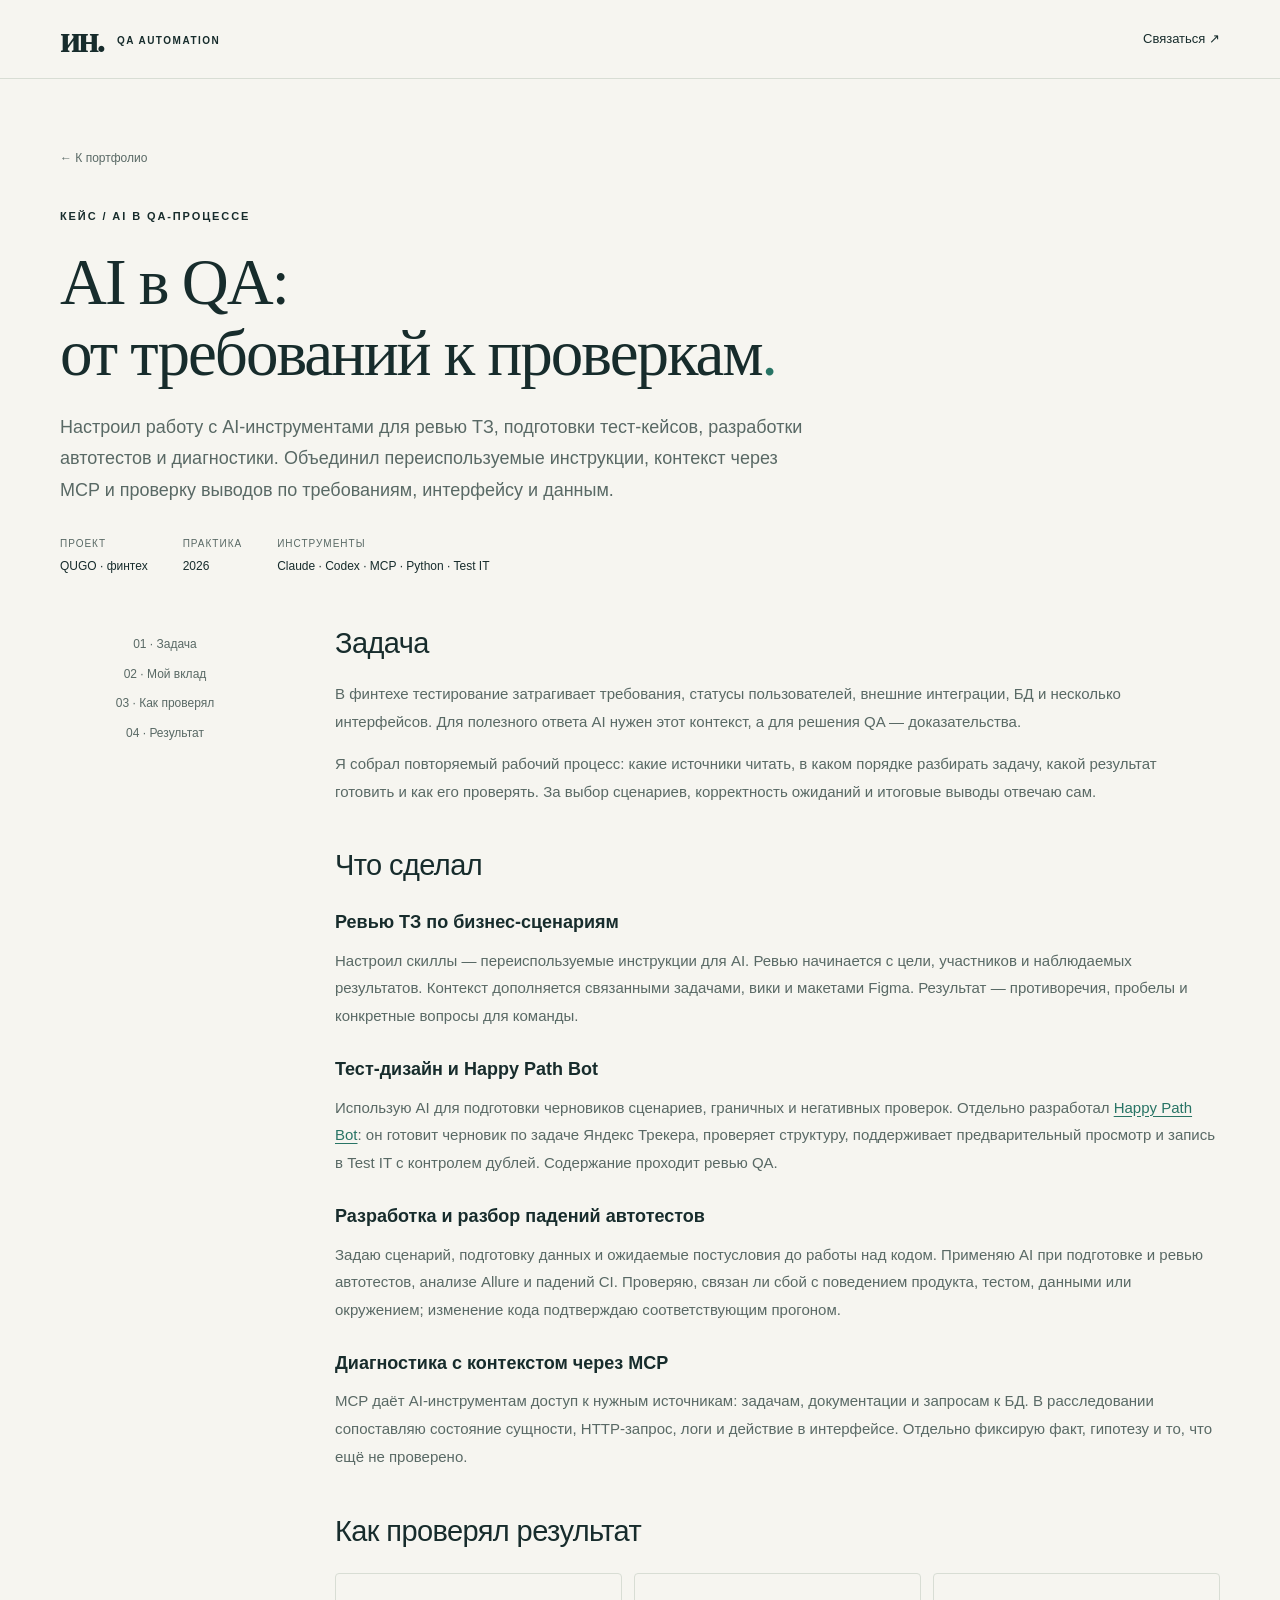
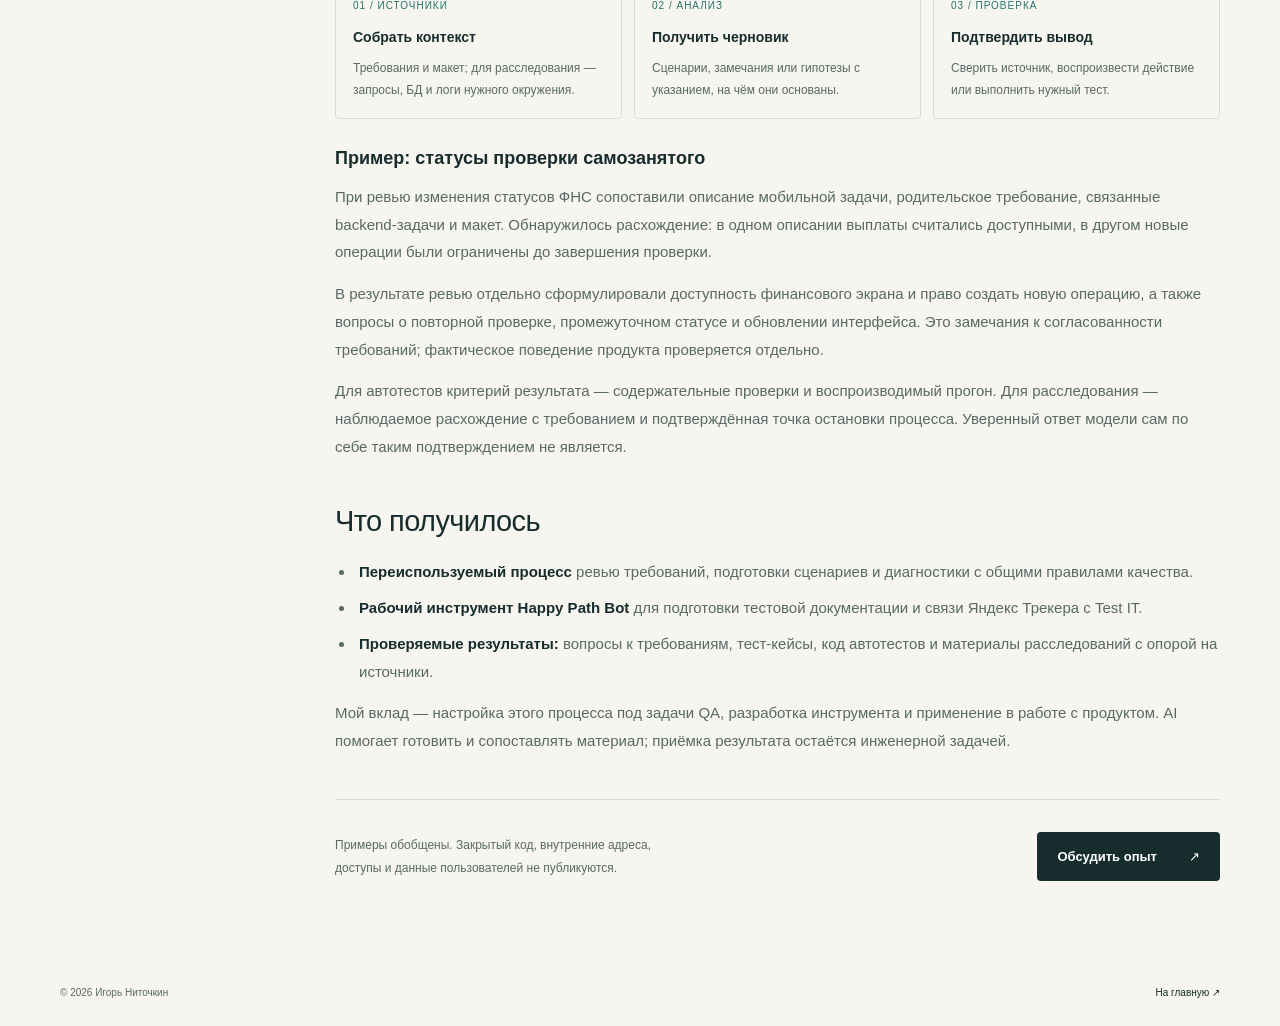
==== cases/ai-in-qa.html @ 6f842968 "Дополнил кейсы автоматизации и применения AI в QA" ====
<!doctype html>
<html lang="ru">
<head>
  <meta charset="utf-8"><meta name="viewport" content="width=device-width, initial-scale=1">
  <meta name="description" content="Игорь Ниточкин: AI в QA-цикле. Переиспользуемые инструкции для ревью ТЗ, тест-дизайна, автотестов и диагностики с контекстом через MCP. Проверка выводов по источникам.">
  <meta name="theme-color" content="#f6f5f0">
  <meta property="og:title" content="AI в QA: от требований к проверкам · Игорь Ниточкин">
  <meta property="og:description" content="Ревью требований, Happy Path Bot, помощь с автотестами и диагностика по БД, логам и результатам CI.">
  <meta property="og:type" content="article">
  <link rel="canonical" href="https://igornitqa.github.io/cases/ai-in-qa.html">
  <link rel="icon" href="../mark.svg" type="image/svg+xml">
  <link rel="stylesheet" href="../styles.css"><script src="../script.js" defer></script>
  <title>AI в QA: от требований к проверкам · Игорь Ниточкин</title>
</head>
<body class="case-page">
  <a class="skip-link" href="#main">К содержимому</a>
  <header class="site-header"><div class="wrap header-inner"><a class="brand" href="../index.html" aria-label="Игорь Ниточкин, на главную"><span class="brand-mark">ин.</span><span>QA AUTOMATION</span></a><a class="case-back" href="../index.html#contact">Связаться ↗</a></div></header>
  <main id="main" class="wrap">
    <section class="case-hero" aria-labelledby="case-title">
      <a class="breadcrumb" href="../index.html#case">← К портфолио</a>
      <p class="eyebrow">КЕЙС / AI В QA-ПРОЦЕССЕ</p>
      <h1 id="case-title">AI в QA:<br>от требований к проверкам<span class="name-dot">.</span></h1>
      <p class="case-lead">Настроил работу с AI-инструментами для ревью ТЗ, подготовки тест-кейсов, разработки автотестов и диагностики. Объединил переиспользуемые инструкции, контекст через MCP и проверку выводов по требованиям, интерфейсу и данным.</p>
      <div class="case-meta"><div><span>ПРОЕКТ</span>QUGO · финтех</div><div><span>ПРАКТИКА</span>2026</div><div><span>ИНСТРУМЕНТЫ</span>Claude · Codex · MCP · Python · Test IT</div></div>
    </section>
    <div class="article-layout">
      <nav class="article-toc" aria-label="Содержание кейса"><a href="#context">01 · Задача</a><a href="#contribution">02 · Мой вклад</a><a href="#checks">03 · Как проверял</a><a href="#result">04 · Результат</a></nav>
      <article class="case-article">
        <section id="context"><h2>Задача</h2><p>В финтехе тестирование затрагивает требования, статусы пользователей, внешние интеграции, БД и несколько интерфейсов. Для полезного ответа AI нужен этот контекст, а для решения QA — доказательства.</p><p>Я собрал повторяемый рабочий процесс: какие источники читать, в каком порядке разбирать задачу, какой результат готовить и как его проверять. За выбор сценариев, корректность ожиданий и итоговые выводы отвечаю сам.</p></section>
        <section id="contribution"><h2>Что сделал</h2>
          <h3>Ревью ТЗ по бизнес-сценариям</h3><p>Настроил скиллы — переиспользуемые инструкции для AI. Ревью начинается с цели, участников и наблюдаемых результатов. Контекст дополняется связанными задачами, вики и макетами Figma. Результат — противоречия, пробелы и конкретные вопросы для команды.</p>
          <h3>Тест-дизайн и Happy Path Bot</h3><p>Использую AI для подготовки черновиков сценариев, граничных и негативных проверок. Отдельно разработал <a class="inline-link" href="happy-path-bot.html">Happy Path Bot</a>: он готовит черновик по задаче Яндекс Трекера, проверяет структуру, поддерживает предварительный просмотр и запись в Test IT с контролем дублей. Содержание проходит ревью QA.</p>
          <h3>Разработка и разбор падений автотестов</h3><p>Задаю сценарий, подготовку данных и ожидаемые постусловия до работы над кодом. Применяю AI при подготовке и ревью автотестов, анализе Allure и падений CI. Проверяю, связан ли сбой с поведением продукта, тестом, данными или окружением; изменение кода подтверждаю соответствующим прогоном.</p>
          <h3>Диагностика с контекстом через MCP</h3><p>MCP даёт AI-инструментам доступ к нужным источникам: задачам, документации и запросам к БД. В расследовании сопоставляю состояние сущности, HTTP-запрос, логи и действие в интерфейсе. Отдельно фиксирую факт, гипотезу и то, что ещё не проверено.</p>
        </section>
        <section id="checks"><h2>Как проверял результат</h2>
          <div class="test-flow" aria-label="Источники, анализ и проверка"><div><small>01 / ИСТОЧНИКИ</small><strong>Собрать контекст</strong><p>Требования и макет; для расследования — запросы, БД и логи нужного окружения.</p></div><div><small>02 / АНАЛИЗ</small><strong>Получить черновик</strong><p>Сценарии, замечания или гипотезы с указанием, на чём они основаны.</p></div><div><small>03 / ПРОВЕРКА</small><strong>Подтвердить вывод</strong><p>Сверить источник, воспроизвести действие или выполнить нужный тест.</p></div></div>
          <h3>Пример: статусы проверки самозанятого</h3><p>При ревью изменения статусов ФНС сопоставили описание мобильной задачи, родительское требование, связанные backend-задачи и макет. Обнаружилось расхождение: в одном описании выплаты считались доступными, в другом новые операции были ограничены до завершения проверки.</p><p>В результате ревью отдельно сформулировали доступность финансового экрана и право создать новую операцию, а также вопросы о повторной проверке, промежуточном статусе и обновлении интерфейса. Это замечания к согласованности требований; фактическое поведение продукта проверяется отдельно.</p>
          <p>Для автотестов критерий результата — содержательные проверки и воспроизводимый прогон. Для расследования — наблюдаемое расхождение с требованием и подтверждённая точка остановки процесса. Уверенный ответ модели сам по себе таким подтверждением не является.</p>
        </section>
        <section id="result"><h2>Что получилось</h2><ul><li><strong>Переиспользуемый процесс</strong> ревью требований, подготовки сценариев и диагностики с общими правилами качества.</li><li><strong>Рабочий инструмент Happy Path Bot</strong> для подготовки тестовой документации и связи Яндекс Трекера с Test IT.</li><li><strong>Проверяемые результаты:</strong> вопросы к требованиям, тест-кейсы, код автотестов и материалы расследований с опорой на источники.</li></ul><p>Мой вклад — настройка этого процесса под задачи QA, разработка инструмента и применение в работе с продуктом. AI помогает готовить и сопоставлять материал; приёмка результата остаётся инженерной задачей.</p></section>
        <div class="case-end"><p>Примеры обобщены. Закрытый код, внутренние адреса, доступы и данные пользователей не публикуются.</p><a class="button" href="../index.html#contact">Обсудить опыт <span aria-hidden="true">↗</span></a></div>
      </article>
    </div>
  </main>
  <footer class="site-footer wrap"><p>© <span data-year>2026</span> Игорь Ниточкин</p><a href="../index.html">На главную ↗</a></footer>
</body>
</html>
---- styles.css ----
:root{--paper:#f6f5f0;--ink:#172c2c;--muted:#596965;--line:#d8ddd4;--accent:#287465;--mint:#b4e0bf;--soft:#e8ece3}
*{box-sizing:border-box}
html{scroll-behavior:smooth;scroll-padding-top:110px}
body{margin:0;background:var(--paper);color:var(--ink);font-family:"Segoe UI",Arial,sans-serif;font-size:16px;line-height:1.65;-webkit-font-smoothing:antialiased}
h1,h2,h3,p,figure,dl,dd{margin:0}
a{color:inherit;text-decoration:none}
button{font:inherit;color:inherit}
button,a{-webkit-tap-highlight-color:transparent}
a:focus-visible,button:focus-visible{outline:3px solid var(--accent);outline-offset:6px}
img{max-width:100%;display:block}
::selection{background:var(--mint);color:var(--ink)}
.wrap{width:min(1160px,calc(100% - 96px));margin-inline:auto}
.visually-hidden{position:absolute;width:1px;height:1px;padding:0;margin:-1px;overflow:hidden;clip:rect(0,0,0,0);white-space:nowrap;border:0}
.skip-link{position:fixed;top:-100px;left:20px;padding:10px 20px;background:var(--ink);color:white;z-index:100}
.skip-link:focus{top:12px}
.site-header{position:sticky;top:0;background:rgba(246,245,240,.96);border-bottom:1px solid var(--line);z-index:20}
.header-inner{height:84px;display:flex;align-items:center;justify-content:space-between;gap:24px}
.brand{display:flex;align-items:center;gap:14px;flex-shrink:0}
.brand-mark{font-family:Georgia,serif;font-weight:bold;font-size:37px;letter-spacing:-3px;line-height:1}
.brand>span:last-child{font-size:10px;letter-spacing:1.5px;font-weight:650;padding-top:5px}
nav{display:flex;align-items:center;gap:27px;font-size:13px}
nav a:hover,.text-link:hover,.contact-secondary a:hover{color:var(--accent)}
nav .nav-download{border:1px solid var(--ink);border-radius:4px;padding:9px 14px;margin-left:8px}
.menu-toggle{display:none}
.menu-toggle[aria-expanded="true"] span{transform:rotate(45deg)}
.eyebrow{font-size:11px;font-weight:650;letter-spacing:1.9px;display:flex;align-items:center;gap:10px}
.status-dot{width:7px;height:7px;border-radius:50%;background:var(--accent);box-shadow:0 0 0 4px #dce9dc;flex-shrink:0}
.hero{display:grid;grid-template-columns:1.3fr .85fr;gap:70px;align-items:center;padding-block:75px 70px}
.hero h1{font-family:Georgia,"Times New Roman",serif;font-size:clamp(75px,7.5vw,106px);font-weight:400;line-height:.96;letter-spacing:-4.5px;margin:30px 0 24px}
.name-dot{color:var(--accent)}
.hero-statement{font-size:26px;line-height:1.25;font-weight:550;letter-spacing:-.5px}
.hero-description{font-size:15px;line-height:1.8;color:var(--muted);max-width:450px;margin-top:18px}
.hero-actions{display:flex;align-items:center;gap:28px;margin-top:30px;font-size:13px}
.button{display:inline-flex;align-items:center;justify-content:space-between;gap:32px;background:var(--ink);color:white;padding:14px 20px;border-radius:4px;font-size:13px;font-weight:550;transition:background .18s}
.button:hover{background:var(--accent)}
.text-link{font-weight:550}
.text-link span{margin-left:8px}
.hero-portrait{width:100%;max-width:345px;margin-left:auto;padding-top:8px}
.portrait-frame{position:relative;background:#d5dacb;border-top-left-radius:115px;border-top-right-radius:5px;border-bottom-left-radius:5px;border-bottom-right-radius:5px;overflow:hidden}
.portrait-frame img{width:100%;height:452px;object-fit:cover;object-position:center}
.portrait-tag{position:absolute;left:18px;bottom:18px;background:var(--paper);padding:8px 12px;border-radius:3px;font-size:11px;letter-spacing:.4px}
.hero-portrait figcaption{display:flex;justify-content:space-between;gap:12px;color:var(--muted);font-size:11px;margin-top:14px}
.facts{display:grid;grid-template-columns:repeat(3,1fr);border-top:1px solid var(--line);border-bottom:1px solid var(--line);padding-block:28px}
.facts>div{padding-inline:30px;border-left:1px solid var(--line)}
.facts>div:first-child{border:0;padding-left:0}
.facts strong{font-size:32px;letter-spacing:-.8px;line-height:1.15;font-weight:500}
.facts strong span{font-size:13px;letter-spacing:0;font-weight:400}
.facts p{font-size:12px;color:var(--muted);margin-top:8px}
.section{padding-block:100px}
.section-heading{display:grid;grid-template-columns:1fr 2fr;gap:45px;align-items:start;margin-bottom:50px}
.section-heading .eyebrow{padding-top:10px}
h2{font-size:43px;line-height:1.16;letter-spacing:-1.5px;font-weight:500}
.experience-layout{display:grid;grid-template-columns:1fr 2fr;gap:45px}
.company h3{font-size:39px;letter-spacing:-1.4px;font-weight:600}
.company .role{font-size:18px;font-weight:550;margin:8px 0 5px}
.company>p{font-size:12px;color:var(--muted)}
.company .company-description{font-size:14px;max-width:275px;margin:22px 0 24px;line-height:1.75}
.small-label{font-size:10px;letter-spacing:1.25px}
.achievement-list article{display:flex;gap:24px;border-top:1px solid var(--line);padding:22px 0}
.achievement-list article:first-child{padding-top:0;border-top:0}
.achievement-list article:last-child{padding-bottom:0}
.item-number{font-size:11px;color:var(--accent);padding-top:4px}
.achievement-list h3{font-size:19px;font-weight:550;margin-bottom:8px}
.achievement-list p{font-size:14px;color:var(--muted);max-width:610px}
.achievement-list p+p{margin-top:12px}
.case-section{padding-block:58px 66px;background:var(--ink);color:var(--paper)}
.section-topline{display:flex;justify-content:space-between;gap:20px;align-items:center;padding-bottom:34px;border-bottom:1px solid #49615c}
.case-card{display:grid;grid-template-columns:1.35fr 1fr;gap:62px;padding-top:43px}
.tags{display:flex;gap:8px;flex-wrap:wrap;margin-bottom:26px}
.tags span{border:1px solid #536b63;border-radius:3px;padding:3px 10px;font-size:10px}
.case-copy h3{font-size:36px;line-height:1.25;letter-spacing:-1px;font-weight:500}
.case-card+.case-card{margin-top:44px;border-top:1px solid #49615c}
.bot-steps{list-style:none;padding:0;margin:24px 0 0;display:grid;gap:21px}
.bot-steps li{display:flex;gap:16px;align-items:flex-start}
.bot-steps li>span{color:var(--mint);font-size:11px;border:1px solid #536b63;border-radius:50%;width:30px;height:30px;display:grid;place-items:center;flex-shrink:0}
.bot-steps strong{display:block;font-size:17px;font-weight:500;line-height:1.4}
.bot-steps small{display:block;font-size:11px;line-height:1.6;color:#c0cbc4;margin-top:4px}
.case-copy>p{color:#c0cbc4;font-size:14px;max-width:420px;margin:22px 0 26px}
.case-open{font-size:13px;font-weight:550;display:flex;justify-content:space-between;align-items:center;border-top:1px solid #49615c;padding-top:18px;max-width:420px}
.case-open>span{font-size:24px;transition:transform .18s}
.case-card:hover .case-open>span{transform:translate(3px,-3px)}
.case-visual{border-left:1px solid #49615c;align-self:center;padding:10px 0 12px 42px}
.case-visual>.small-label{color:#c0cbc4}
.case-numbers{display:flex;gap:16px;align-items:center;font-family:Georgia,serif;font-size:90px;line-height:1.2;margin-block:20px}
.case-numbers>span:first-child{color:#899c93}
.case-numbers .metric-arrow{font-family:"Segoe UI",sans-serif;font-size:30px;color:#899c93}
.case-numbers strong{font-weight:400;color:var(--mint)}
.coverage-bar{height:26px;display:flex;gap:4px;margin:12px 0 20px}
.coverage-bar>span:first-child{width:39.4%;background:#526b5f;border-radius:2px}
.coverage-bar>span:last-child{flex:1;background:var(--mint);border-radius:2px}
.bar-legend{display:flex;flex-direction:column;gap:8px;font-size:11px;color:#dce4dd}
.bar-legend span{display:flex;gap:9px;align-items:center}
.bar-legend i{width:8px;height:8px;border-radius:1px}
.legend-old{background:#526b5f}.legend-new{background:var(--mint)}
.metric-note{font-size:11px;line-height:1.6;color:#b8c7bc;margin-top:20px}
.approach-grid{display:grid;grid-template-columns:repeat(3,1fr);gap:34px}
.approach-grid article{border-top:1px solid var(--line);padding-top:22px}
.approach-index{font-size:11px;color:var(--accent)}
.approach-grid h3{font-size:21px;font-weight:500;letter-spacing:-.3px;margin:20px 0 13px}
.approach-grid p{font-size:14px;color:var(--muted)}
.stack-section{display:grid;grid-template-columns:1fr 2fr;gap:45px;margin-top:75px}
.stack-section>h3{font-size:16px;font-weight:550;padding-top:19px}
.stack-list>div{display:grid;grid-template-columns:150px 1fr;gap:20px;border-top:1px solid var(--line);padding:18px 0}
.stack-list dt{font-size:12px;color:var(--muted)}
.stack-list dd{font-size:14px;font-weight:550}
.stack-list dd span{display:block;font-size:12px;font-weight:400;color:var(--muted);margin-top:5px}
.contact-section{background:var(--soft);padding-block:74px}
.contact{display:grid;grid-template-columns:1.1fr 1fr;gap:80px;align-items:center}
.contact h2{font-size:50px;margin-top:22px}
.contact-description{font-size:14px;color:var(--muted);max-width:405px;margin-top:22px}
.contact-primary{display:flex;justify-content:space-between;gap:15px;align-items:center;border-bottom:1px solid #b6c5b8;padding:0 0 20px;font-size:32px;font-weight:500;letter-spacing:-1px}
.contact-primary small{display:block;font-size:10px;letter-spacing:1.5px;font-weight:400;margin-bottom:12px}
.email-row{display:flex;align-items:center;justify-content:space-between;gap:10px;margin-top:20px;font-size:14px}
.copy-email{background:none;border:1px solid #b6c5b8;border-radius:3px;padding:5px 8px;cursor:pointer;font-size:10px}
.copy-email:hover{background:#d5e0d0}
.copy-status{font-size:11px;color:var(--accent);min-height:18px;margin-top:5px}
.contact-secondary{display:flex;gap:20px;flex-wrap:wrap;font-size:11px;margin-top:12px}
.site-footer{display:flex;justify-content:space-between;gap:20px;padding-block:24px;font-size:10px;color:var(--muted)}
.site-footer>a{color:var(--ink)}
/* Case study */
.case-page .header-inner{height:78px}
.case-back{font-size:13px}
.case-hero{padding:65px 0 50px}
.breadcrumb{font-size:12px;color:var(--muted);display:inline-block;margin-bottom:38px}
.case-hero h1{font-family:Georgia,serif;font-size:65px;line-height:1.1;letter-spacing:-2px;font-weight:400;max-width:870px;margin:22px 0}
.case-lead{font-size:18px;line-height:1.75;color:var(--muted);max-width:760px}
.case-meta{display:flex;gap:35px;flex-wrap:wrap;font-size:12px;margin-top:30px}
.case-meta span{display:block;color:var(--muted);font-size:10px;letter-spacing:1px;margin-bottom:4px}
.case-metrics{display:grid;grid-template-columns:repeat(3,1fr);border-top:1px solid var(--line);border-bottom:1px solid var(--line);padding:24px 0;margin-top:42px}
.case-metrics>div{border-left:1px solid var(--line);padding-left:30px}
.case-metrics>div:first-child{padding:0;border:0}
.case-metrics strong{font-size:48px;font-weight:500;line-height:1.2}
.case-metrics p{font-size:12px;color:var(--muted);margin-top:6px}
.accent{color:var(--accent)}
.article-layout{display:grid;grid-template-columns:210px minmax(0,1fr);gap:65px;padding-bottom:80px}
.article-toc{position:sticky;top:110px;align-self:start;display:flex;flex-direction:column;gap:10px;font-size:12px;color:var(--muted);padding-top:8px}
.article-toc a:hover{color:var(--accent)}
.case-article section{margin-bottom:44px;scroll-margin-top:110px}
.case-article section:last-child{margin-bottom:0}
.case-article h2{font-size:29px;letter-spacing:-.6px;margin-bottom:20px}
.case-article h3{font-size:18px;font-weight:550;margin:25px 0 9px}
.case-article p,.case-article li{font-size:15px;line-height:1.85;color:var(--muted)}
.case-article p+p{margin-top:14px}
.case-article ul{padding-left:20px;margin:14px 0}
.case-article li{padding-left:4px;margin:8px 0}
.case-article strong{font-weight:600;color:var(--ink)}
.inline-link{color:var(--accent);text-decoration:underline;text-underline-offset:3px}
.case-table{width:100%;border-collapse:collapse;font-size:13px;margin:24px 0}
.case-table th,.case-table td{text-align:left;border-bottom:1px solid var(--line);padding:13px 15px;vertical-align:top}
.case-table th{background:var(--soft);font-weight:550}
.case-table td{color:var(--muted)}
.case-table th:first-child,.case-table td:first-child{padding-left:12px;width:23%}
.case-table th:last-child,.case-table td:last-child{width:13%;text-align:right}
.case-table tfoot td{color:var(--ink);font-weight:600}
.test-flow{display:grid;grid-template-columns:repeat(3,1fr);gap:12px;margin:25px 0}
.test-flow>div{border:1px solid var(--line);border-radius:4px;padding:17px}
.test-flow small{font-size:10px;color:var(--accent);letter-spacing:1px}
.test-flow strong{display:block;font-size:14px;margin:8px 0}
.test-flow p{font-size:12px}
.case-note{border-left:3px solid var(--accent);background:var(--soft);padding:18px 22px;margin-top:24px}
.case-note p{font-size:13px}
.case-end{border-top:1px solid var(--line);padding-top:32px;margin-top:44px;display:flex;justify-content:space-between;gap:20px;align-items:center}
.case-end p{font-size:12px;max-width:330px}
@media(min-width:1450px){.hero{padding-block:85px}.hero h1{font-size:112px}}
@media(max-width:1100px){
 .wrap{width:calc(100% - 64px)}nav{gap:18px}.brand>span:last-child{display:none}
 .hero{gap:42px;padding-block:58px}.hero h1{font-size:86px}.hero-statement{font-size:24px}.hero-actions{gap:20px}.hero-portrait{max-width:310px}.portrait-frame img{height:420px}
 .section-heading,.experience-layout,.stack-section{grid-template-columns:1fr 2fr;gap:30px}h2{font-size:38px}
 .case-card{gap:30px;grid-template-columns:1.3fr 1fr}.case-copy h3{font-size:32px}.case-visual{padding-left:28px}.case-numbers{font-size:75px;gap:12px}
 .stack-list>div{grid-template-columns:125px 1fr;gap:15px}.contact{gap:40px}.contact h2{font-size:44px}.contact-primary{font-size:28px}.email-row{font-size:12px}
 .article-layout{grid-template-columns:165px minmax(0,1fr);gap:35px}
}
@media(max-width:800px){
 html{scroll-padding-top:90px}.wrap{width:calc(100% - 48px)}.header-inner{height:70px;position:relative}.brand>span:last-child{display:block}
 nav{gap:18px;font-size:12px}nav .nav-download{display:none}
 .hero{grid-template-columns:1.25fr .85fr;gap:26px;padding-block:48px}.hero h1{font-size:68px;letter-spacing:-3px;margin:26px 0 20px}.hero .eyebrow{font-size:9px;letter-spacing:1.2px}.hero-statement{font-size:21px}.hero-description{font-size:13px}.hero-actions{flex-direction:column;align-items:flex-start;gap:18px}.portrait-frame img{height:345px}.hero-portrait figcaption{flex-direction:column;gap:2px}.portrait-tag{font-size:9px;left:12px;bottom:12px;padding:7px}
 .facts strong{font-size:28px}.facts>div{padding-inline:18px}.facts p{font-size:11px}.facts strong span{font-size:11px}
 .section{padding-block:65px}.section-heading{grid-template-columns:1fr;gap:20px;margin-bottom:35px}h2{font-size:36px}
 .experience-layout{grid-template-columns:1fr 1.8fr;gap:30px}.company h3{font-size:32px}.company .role{font-size:16px}.company-description{font-size:13px!important}.achievement-list article{gap:16px}.achievement-list h3{font-size:17px}.achievement-list p{font-size:13px}
 .case-section{padding-block:40px}.case-copy h3{font-size:27px}.case-card{gap:28px;grid-template-columns:1.2fr 1fr}.case-copy>p{font-size:13px}.case-visual{padding-left:22px}.case-numbers{font-size:60px;gap:8px}.case-numbers .metric-arrow{font-size:23px}.case-visual>.small-label{font-size:8px}.section-topline>.small-label{font-size:8px}
 .approach-grid{gap:22px}.approach-grid h3{font-size:18px}.approach-grid p{font-size:13px}.stack-section{grid-template-columns:1fr;gap:20px;margin-top:48px}.stack-list>div{grid-template-columns:150px 1fr}
 .contact{grid-template-columns:1fr;gap:40px}.contact-section{padding-block:54px}.contact-description{max-width:480px}.contact-links{max-width:520px}.contact-primary{font-size:32px}.email-row{font-size:15px}
 .site-footer{flex-wrap:wrap}.site-footer>p:nth-child(2){display:none}
 .case-hero{padding-top:40px}.case-hero h1{font-size:53px}.case-lead{font-size:16px}.article-layout{grid-template-columns:1fr;gap:30px}.article-toc{position:static;flex-direction:row;flex-wrap:wrap;gap:10px 24px;padding-bottom:20px;border-bottom:1px solid var(--line)}
}
@media(max-width:540px){
 .wrap{width:calc(100% - 40px)}.header-inner{height:66px}.brand-mark{font-size:34px}.brand>span:last-child{font-size:9px}
 nav{flex-wrap:wrap;gap:10px 20px;padding:12px 0;font-size:12px}.header-inner{flex-wrap:wrap;height:auto;min-height:66px;gap:0}.header-inner>nav{width:100%}
 .js .menu-toggle{display:flex;align-items:center;gap:16px;background:none;border:0;padding:8px 0 8px 16px;font-size:12px;cursor:pointer}.menu-toggle span{font-size:22px;line-height:1}.js #main-nav{display:none}.js #main-nav.is-open{display:flex;padding-bottom:18px}.js #main-nav .nav-download{display:block;border:0;padding:0;margin:0}
 .hero{grid-template-columns:1fr;gap:36px;padding-block:38px}.hero h1{font-size:clamp(57px,17vw,82px);letter-spacing:-3.5px;line-height:1;margin:25px 0 20px}.hero-statement{font-size:25px}.hero-description{font-size:14px;max-width:410px}.hero .eyebrow{font-size:10px;letter-spacing:1.3px}
 .hero-actions{flex-direction:row;align-items:center;gap:19px;font-size:11px}.button{font-size:12px;padding:13px 15px;gap:18px}.hero-actions .text-link{max-width:115px}
 .hero-portrait{max-width:100%;width:100%;padding:0;margin:0}.portrait-frame{border-top-left-radius:80px}.portrait-frame img{width:100%;height:340px;object-position:center 34%}.portrait-tag{left:16px;bottom:16px;padding:8px 12px;font-size:10px}.hero-portrait figcaption{flex-direction:row;font-size:10px}
 .facts{padding-block:23px;gap:0}.facts>div{padding-inline:10px}.facts strong{font-size:22px;letter-spacing:-.7px;white-space:nowrap}.facts p{font-size:10px;line-height:1.5;max-width:100px;margin-top:8px}
 .section{padding-block:52px}.eyebrow{font-size:10px;letter-spacing:1.3px}h2{font-size:33px;letter-spacing:-1px}.section-heading{gap:18px;margin-bottom:30px}.experience-layout{grid-template-columns:1fr;gap:28px}.company .company-description{max-width:350px;margin:15px 0}.company .small-label{display:none}.achievement-list article:first-child{border-top:1px solid var(--line);padding-top:22px}.achievement-list p{font-size:14px}
 .section-topline{padding-bottom:24px}.section-topline>.small-label{display:none}.case-card{grid-template-columns:1fr;gap:30px;padding-top:28px}.case-copy h3{font-size:30px}.case-copy>p{font-size:14px}.case-visual{border-left:0;border-top:1px solid #49615c;padding:25px 0 0}.case-visual>.small-label{font-size:10px}.case-numbers{font-size:85px;justify-content:space-between;max-width:300px;margin-block:12px}.case-numbers .metric-arrow{font-size:30px}.bar-legend{flex-direction:row;justify-content:space-between;font-size:10px;gap:12px}.metric-note{margin-top:16px}
 .approach-grid{grid-template-columns:1fr;gap:25px}.approach-grid article{display:grid;grid-template-columns:45px 1fr;gap:0 10px;padding-top:20px}.approach-grid h3{margin:0 0 9px;font-size:19px}.approach-grid p{grid-column:2;font-size:14px}.approach-index{padding-top:6px}.stack-section{margin-top:35px;gap:15px}.stack-list>div{grid-template-columns:1fr;gap:7px}.stack-list dd{font-size:13px}.stack-list dt{font-size:11px}
 .contact-section{padding-block:45px}.contact h2{font-size:39px}.contact-primary{font-size:29px}.email-row{font-size:13px;gap:7px}.copy-email{font-size:9px;padding:5px 6px}.contact-secondary{gap:16px;font-size:10px}
 .case-page .header-inner{height:66px}.case-back{font-size:12px}.case-hero{padding-top:30px;padding-bottom:30px}.breadcrumb{margin-bottom:27px}.case-hero h1{font-size:41px;letter-spacing:-1.3px;margin:20px 0}.case-lead{font-size:15px}.case-meta{gap:20px}.case-metrics{margin-top:30px;padding-block:20px}.case-metrics strong{font-size:39px}.case-metrics>div{padding-left:14px}.case-metrics p{font-size:10px}.article-layout{padding-bottom:50px}.article-toc{font-size:11px;gap:10px 17px}.case-article h2{font-size:26px}.case-article p,.case-article li{font-size:14px}.case-table{font-size:11px}.case-table th,.case-table td{padding:11px 7px}.case-table th:first-child,.case-table td:first-child{padding-left:7px;width:27%}.test-flow{grid-template-columns:1fr}.test-flow>div{padding:14px 17px}.test-flow p{font-size:12px}.case-note{padding:15px 17px}.case-note p{font-size:12px}.case-end{flex-direction:column;align-items:flex-start}
}
@media(prefers-reduced-motion:reduce){html{scroll-behavior:auto}*{transition:none!important}}
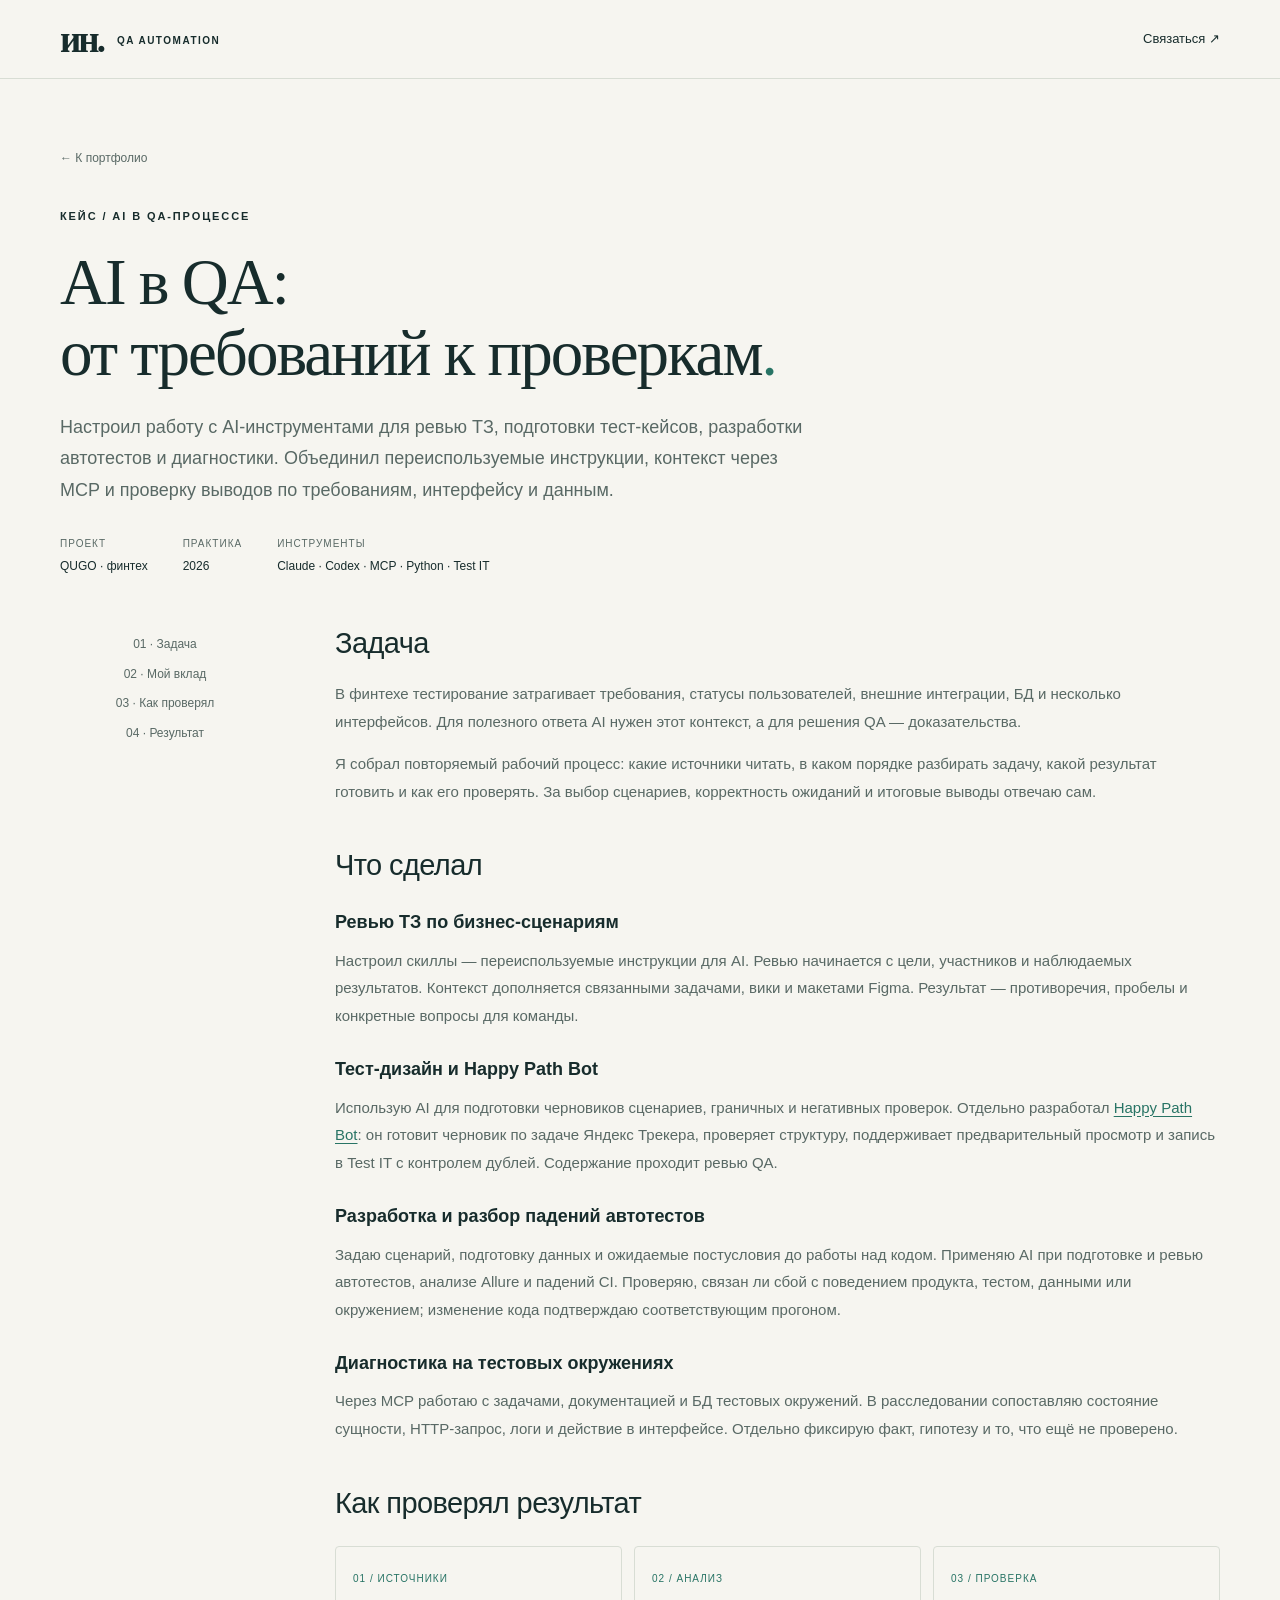
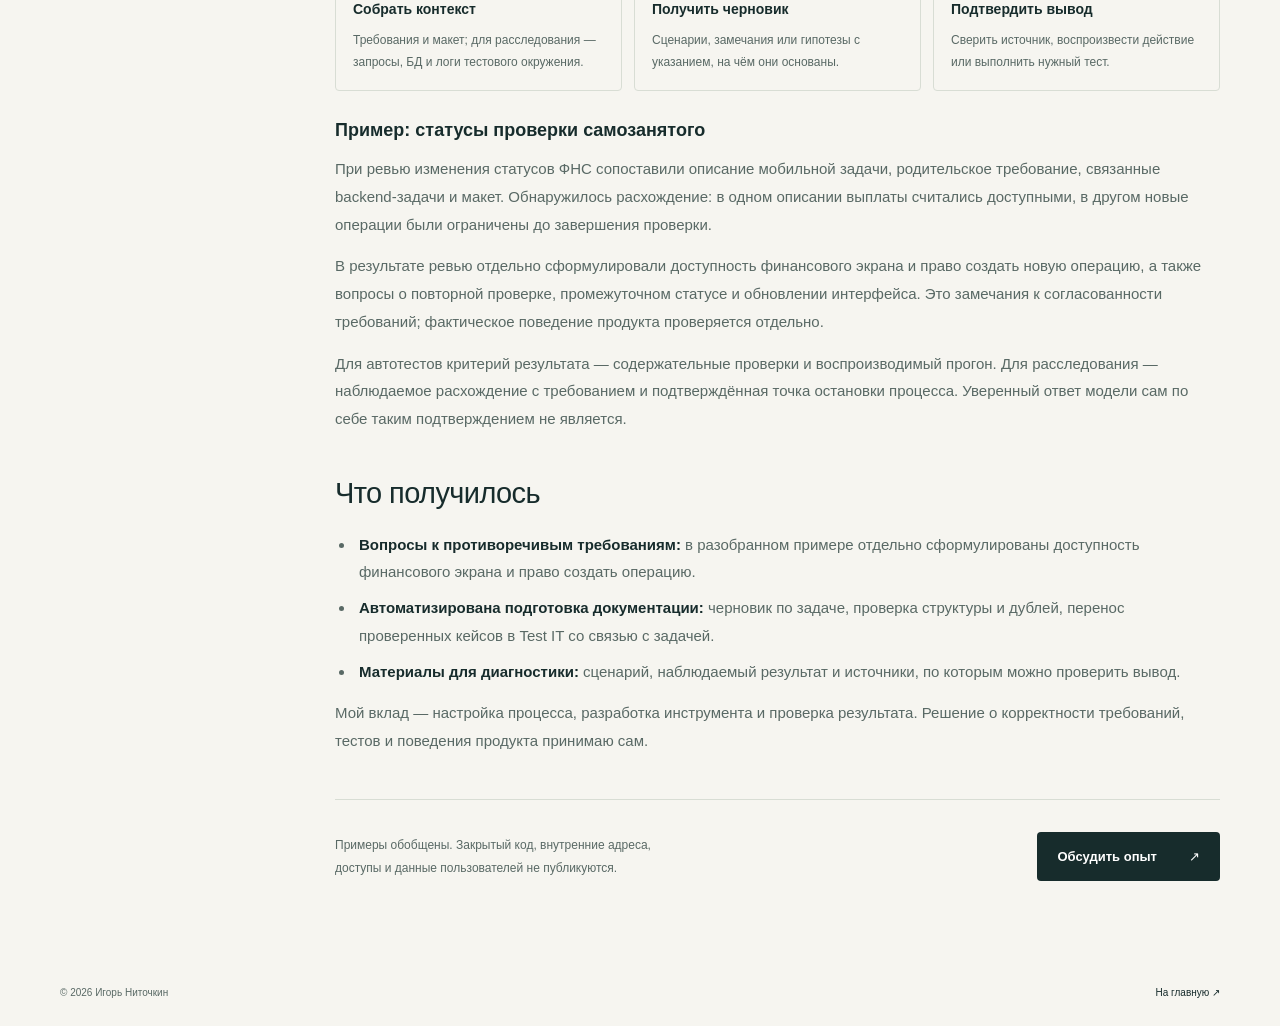
==== commit eeb8f12e: "Уточнил результаты кейса и тестовые окружения" ====
--- a/cases/ai-in-qa.html
+++ b/cases/ai-in-qa.html
@@ -5,7 +5,7 @@
   <meta name="description" content="Игорь Ниточкин: AI в QA-цикле. Переиспользуемые инструкции для ревью ТЗ, тест-дизайна, автотестов и диагностики с контекстом через MCP. Проверка выводов по источникам.">
   <meta name="theme-color" content="#f6f5f0">
   <meta property="og:title" content="AI в QA: от требований к проверкам · Игорь Ниточкин">
-  <meta property="og:description" content="Ревью требований, Happy Path Bot, помощь с автотестами и диагностика по БД, логам и результатам CI.">
+  <meta property="og:description" content="Ревью требований, подготовка тест-кейсов и диагностика по БД тестовых окружений, логам и результатам CI.">
   <meta property="og:type" content="article">
   <link rel="canonical" href="https://igornitqa.github.io/cases/ai-in-qa.html">
   <link rel="icon" href="../mark.svg" type="image/svg+xml">
@@ -31,14 +31,14 @@
           <h3>Ревью ТЗ по бизнес-сценариям</h3><p>Настроил скиллы — переиспользуемые инструкции для AI. Ревью начинается с цели, участников и наблюдаемых результатов. Контекст дополняется связанными задачами, вики и макетами Figma. Результат — противоречия, пробелы и конкретные вопросы для команды.</p>
           <h3>Тест-дизайн и Happy Path Bot</h3><p>Использую AI для подготовки черновиков сценариев, граничных и негативных проверок. Отдельно разработал <a class="inline-link" href="happy-path-bot.html">Happy Path Bot</a>: он готовит черновик по задаче Яндекс Трекера, проверяет структуру, поддерживает предварительный просмотр и запись в Test IT с контролем дублей. Содержание проходит ревью QA.</p>
           <h3>Разработка и разбор падений автотестов</h3><p>Задаю сценарий, подготовку данных и ожидаемые постусловия до работы над кодом. Применяю AI при подготовке и ревью автотестов, анализе Allure и падений CI. Проверяю, связан ли сбой с поведением продукта, тестом, данными или окружением; изменение кода подтверждаю соответствующим прогоном.</p>
-          <h3>Диагностика с контекстом через MCP</h3><p>MCP даёт AI-инструментам доступ к нужным источникам: задачам, документации и запросам к БД. В расследовании сопоставляю состояние сущности, HTTP-запрос, логи и действие в интерфейсе. Отдельно фиксирую факт, гипотезу и то, что ещё не проверено.</p>
+          <h3>Диагностика на тестовых окружениях</h3><p>Через MCP работаю с задачами, документацией и БД тестовых окружений. В расследовании сопоставляю состояние сущности, HTTP-запрос, логи и действие в интерфейсе. Отдельно фиксирую факт, гипотезу и то, что ещё не проверено.</p>
         </section>
         <section id="checks"><h2>Как проверял результат</h2>
-          <div class="test-flow" aria-label="Источники, анализ и проверка"><div><small>01 / ИСТОЧНИКИ</small><strong>Собрать контекст</strong><p>Требования и макет; для расследования — запросы, БД и логи нужного окружения.</p></div><div><small>02 / АНАЛИЗ</small><strong>Получить черновик</strong><p>Сценарии, замечания или гипотезы с указанием, на чём они основаны.</p></div><div><small>03 / ПРОВЕРКА</small><strong>Подтвердить вывод</strong><p>Сверить источник, воспроизвести действие или выполнить нужный тест.</p></div></div>
+          <div class="test-flow" aria-label="Источники, анализ и проверка"><div><small>01 / ИСТОЧНИКИ</small><strong>Собрать контекст</strong><p>Требования и макет; для расследования — запросы, БД и логи тестового окружения.</p></div><div><small>02 / АНАЛИЗ</small><strong>Получить черновик</strong><p>Сценарии, замечания или гипотезы с указанием, на чём они основаны.</p></div><div><small>03 / ПРОВЕРКА</small><strong>Подтвердить вывод</strong><p>Сверить источник, воспроизвести действие или выполнить нужный тест.</p></div></div>
           <h3>Пример: статусы проверки самозанятого</h3><p>При ревью изменения статусов ФНС сопоставили описание мобильной задачи, родительское требование, связанные backend-задачи и макет. Обнаружилось расхождение: в одном описании выплаты считались доступными, в другом новые операции были ограничены до завершения проверки.</p><p>В результате ревью отдельно сформулировали доступность финансового экрана и право создать новую операцию, а также вопросы о повторной проверке, промежуточном статусе и обновлении интерфейса. Это замечания к согласованности требований; фактическое поведение продукта проверяется отдельно.</p>
           <p>Для автотестов критерий результата — содержательные проверки и воспроизводимый прогон. Для расследования — наблюдаемое расхождение с требованием и подтверждённая точка остановки процесса. Уверенный ответ модели сам по себе таким подтверждением не является.</p>
         </section>
-        <section id="result"><h2>Что получилось</h2><ul><li><strong>Переиспользуемый процесс</strong> ревью требований, подготовки сценариев и диагностики с общими правилами качества.</li><li><strong>Рабочий инструмент Happy Path Bot</strong> для подготовки тестовой документации и связи Яндекс Трекера с Test IT.</li><li><strong>Проверяемые результаты:</strong> вопросы к требованиям, тест-кейсы, код автотестов и материалы расследований с опорой на источники.</li></ul><p>Мой вклад — настройка этого процесса под задачи QA, разработка инструмента и применение в работе с продуктом. AI помогает готовить и сопоставлять материал; приёмка результата остаётся инженерной задачей.</p></section>
+        <section id="result"><h2>Что получилось</h2><ul><li><strong>Вопросы к противоречивым требованиям:</strong> в разобранном примере отдельно сформулированы доступность финансового экрана и право создать операцию.</li><li><strong>Автоматизирована подготовка документации:</strong> черновик по задаче, проверка структуры и дублей, перенос проверенных кейсов в Test IT со связью с задачей.</li><li><strong>Материалы для диагностики:</strong> сценарий, наблюдаемый результат и источники, по которым можно проверить вывод.</li></ul><p>Мой вклад — настройка процесса, разработка инструмента и проверка результата. Решение о корректности требований, тестов и поведения продукта принимаю сам.</p></section>
         <div class="case-end"><p>Примеры обобщены. Закрытый код, внутренние адреса, доступы и данные пользователей не публикуются.</p><a class="button" href="../index.html#contact">Обсудить опыт <span aria-hidden="true">↗</span></a></div>
       </article>
     </div>
--- a/styles.css
+++ b/styles.css
@@ -43,7 +43,7 @@
 .facts{display:grid;grid-template-columns:repeat(3,1fr);border-top:1px solid var(--line);border-bottom:1px solid var(--line);padding-block:28px}
 .facts>div{padding-inline:30px;border-left:1px solid var(--line)}
 .facts>div:first-child{border:0;padding-left:0}
-.facts strong{font-size:32px;letter-spacing:-.8px;line-height:1.15;font-weight:500}
+.facts strong{font-size:32px;letter-spacing:-.8px;line-height:1.15;font-weight:500;white-space:nowrap}
 .facts strong span{font-size:13px;letter-spacing:0;font-weight:400}
 .facts p{font-size:12px;color:var(--muted);margin-top:8px}
 .section{padding-block:100px}
@@ -174,7 +174,7 @@
  html{scroll-padding-top:90px}.wrap{width:calc(100% - 48px)}.header-inner{height:70px;position:relative}.brand>span:last-child{display:block}
  nav{gap:18px;font-size:12px}nav .nav-download{display:none}
  .hero{grid-template-columns:1.25fr .85fr;gap:26px;padding-block:48px}.hero h1{font-size:68px;letter-spacing:-3px;margin:26px 0 20px}.hero .eyebrow{font-size:9px;letter-spacing:1.2px}.hero-statement{font-size:21px}.hero-description{font-size:13px}.hero-actions{flex-direction:column;align-items:flex-start;gap:18px}.portrait-frame img{height:345px}.hero-portrait figcaption{flex-direction:column;gap:2px}.portrait-tag{font-size:9px;left:12px;bottom:12px;padding:7px}
- .facts strong{font-size:28px}.facts>div{padding-inline:18px}.facts p{font-size:11px}.facts strong span{font-size:11px}
+ .facts strong{font-size:23px}.facts>div{padding-inline:18px}.facts p{font-size:11px}.facts strong span{font-size:11px}
  .section{padding-block:65px}.section-heading{grid-template-columns:1fr;gap:20px;margin-bottom:35px}h2{font-size:36px}
  .experience-layout{grid-template-columns:1fr 1.8fr;gap:30px}.company h3{font-size:32px}.company .role{font-size:16px}.company-description{font-size:13px!important}.achievement-list article{gap:16px}.achievement-list h3{font-size:17px}.achievement-list p{font-size:13px}
  .case-section{padding-block:40px}.case-copy h3{font-size:27px}.case-card{gap:28px;grid-template-columns:1.2fr 1fr}.case-copy>p{font-size:13px}.case-visual{padding-left:22px}.case-numbers{font-size:60px;gap:8px}.case-numbers .metric-arrow{font-size:23px}.case-visual>.small-label{font-size:8px}.section-topline>.small-label{font-size:8px}
@@ -190,7 +190,7 @@
  .hero{grid-template-columns:1fr;gap:36px;padding-block:38px}.hero h1{font-size:clamp(57px,17vw,82px);letter-spacing:-3.5px;line-height:1;margin:25px 0 20px}.hero-statement{font-size:25px}.hero-description{font-size:14px;max-width:410px}.hero .eyebrow{font-size:10px;letter-spacing:1.3px}
  .hero-actions{flex-direction:row;align-items:center;gap:19px;font-size:11px}.button{font-size:12px;padding:13px 15px;gap:18px}.hero-actions .text-link{max-width:115px}
  .hero-portrait{max-width:100%;width:100%;padding:0;margin:0}.portrait-frame{border-top-left-radius:80px}.portrait-frame img{width:100%;height:340px;object-position:center 34%}.portrait-tag{left:16px;bottom:16px;padding:8px 12px;font-size:10px}.hero-portrait figcaption{flex-direction:row;font-size:10px}
- .facts{padding-block:23px;gap:0}.facts>div{padding-inline:10px}.facts strong{font-size:22px;letter-spacing:-.7px;white-space:nowrap}.facts p{font-size:10px;line-height:1.5;max-width:100px;margin-top:8px}
+ .facts{grid-template-columns:1fr;padding-block:0;gap:0}.facts>div{padding:20px 0;border-left:0;border-top:1px solid var(--line)}.facts>div:first-child{padding-top:20px}.facts strong{font-size:28px;letter-spacing:-.7px}.facts strong span{font-size:13px}.facts p{font-size:12px;line-height:1.5;max-width:290px;margin-top:7px}
  .section{padding-block:52px}.eyebrow{font-size:10px;letter-spacing:1.3px}h2{font-size:33px;letter-spacing:-1px}.section-heading{gap:18px;margin-bottom:30px}.experience-layout{grid-template-columns:1fr;gap:28px}.company .company-description{max-width:350px;margin:15px 0}.company .small-label{display:none}.achievement-list article:first-child{border-top:1px solid var(--line);padding-top:22px}.achievement-list p{font-size:14px}
  .section-topline{padding-bottom:24px}.section-topline>.small-label{display:none}.case-card{grid-template-columns:1fr;gap:30px;padding-top:28px}.case-copy h3{font-size:30px}.case-copy>p{font-size:14px}.case-visual{border-left:0;border-top:1px solid #49615c;padding:25px 0 0}.case-visual>.small-label{font-size:10px}.case-numbers{font-size:85px;justify-content:space-between;max-width:300px;margin-block:12px}.case-numbers .metric-arrow{font-size:30px}.bar-legend{flex-direction:row;justify-content:space-between;font-size:10px;gap:12px}.metric-note{margin-top:16px}
  .approach-grid{grid-template-columns:1fr;gap:25px}.approach-grid article{display:grid;grid-template-columns:45px 1fr;gap:0 10px;padding-top:20px}.approach-grid h3{margin:0 0 9px;font-size:19px}.approach-grid p{grid-column:2;font-size:14px}.approach-index{padding-top:6px}.stack-section{margin-top:35px;gap:15px}.stack-list>div{grid-template-columns:1fr;gap:7px}.stack-list dd{font-size:13px}.stack-list dt{font-size:11px}
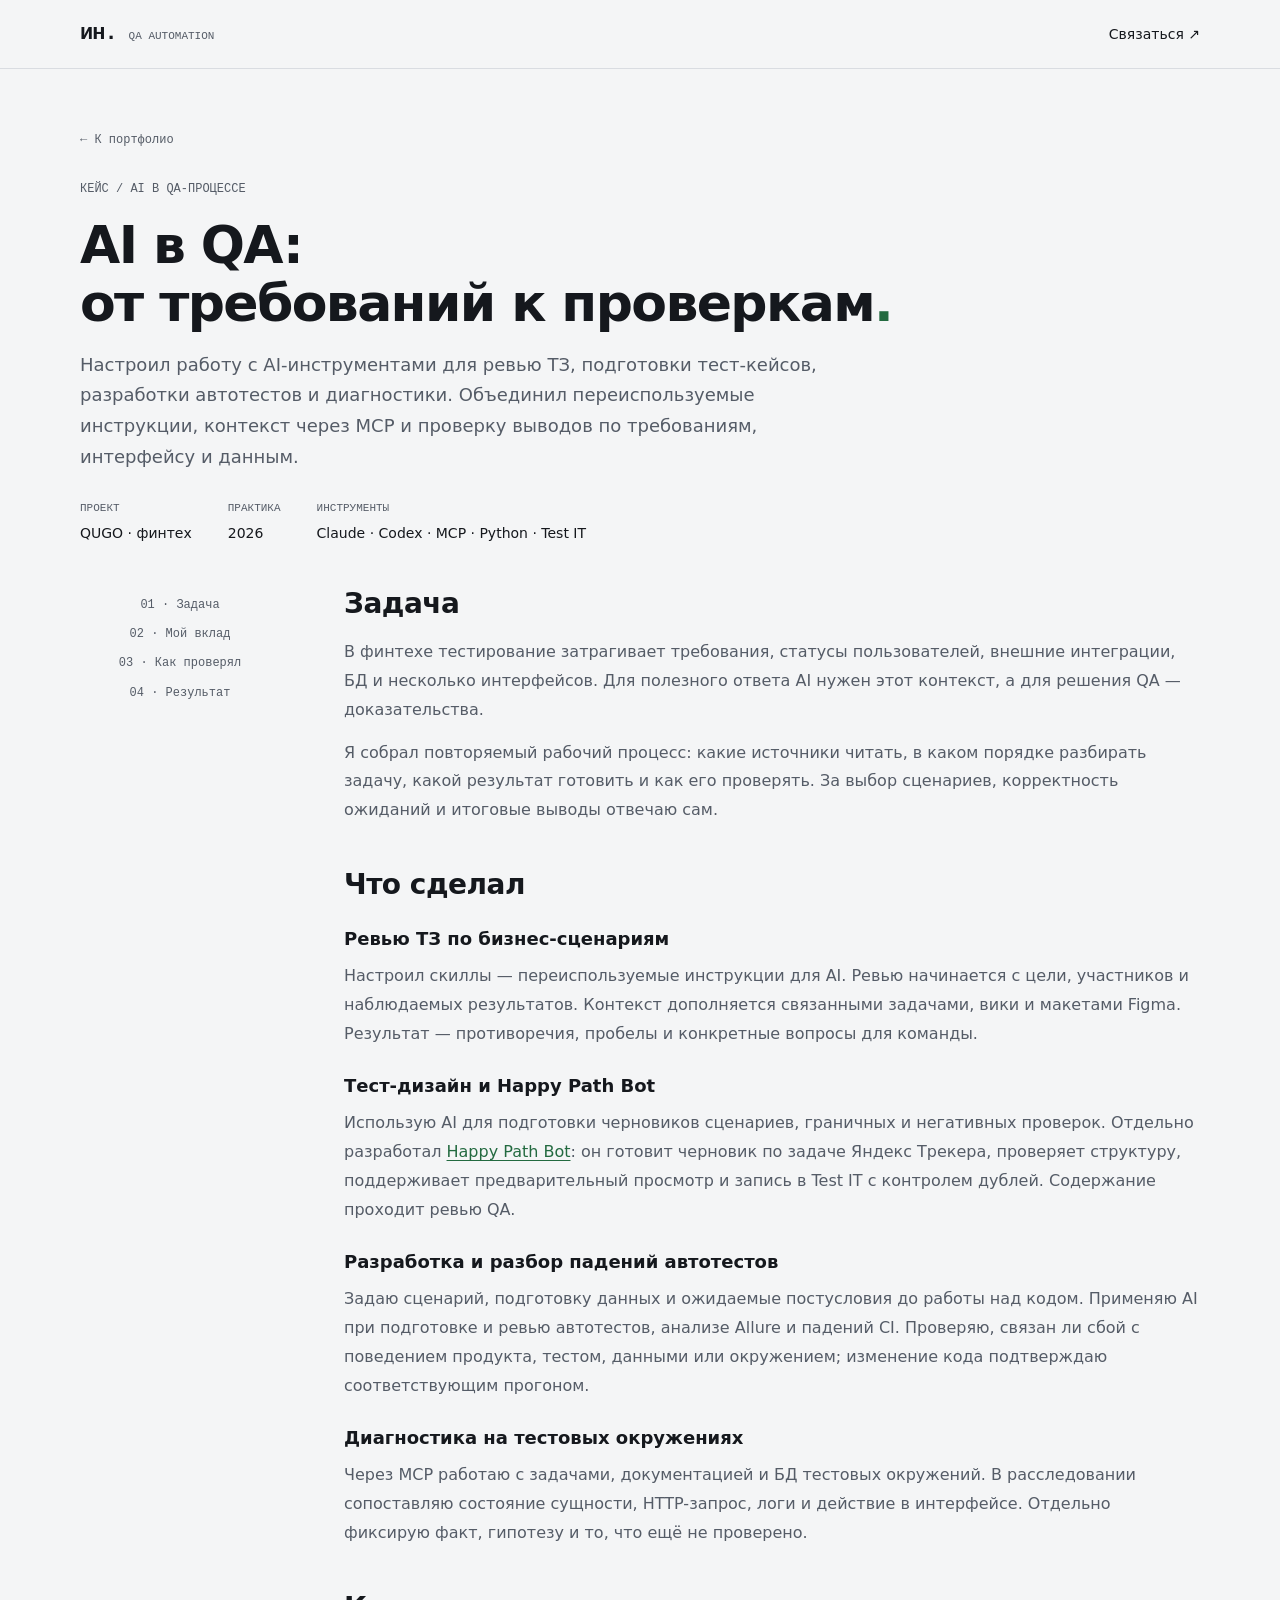
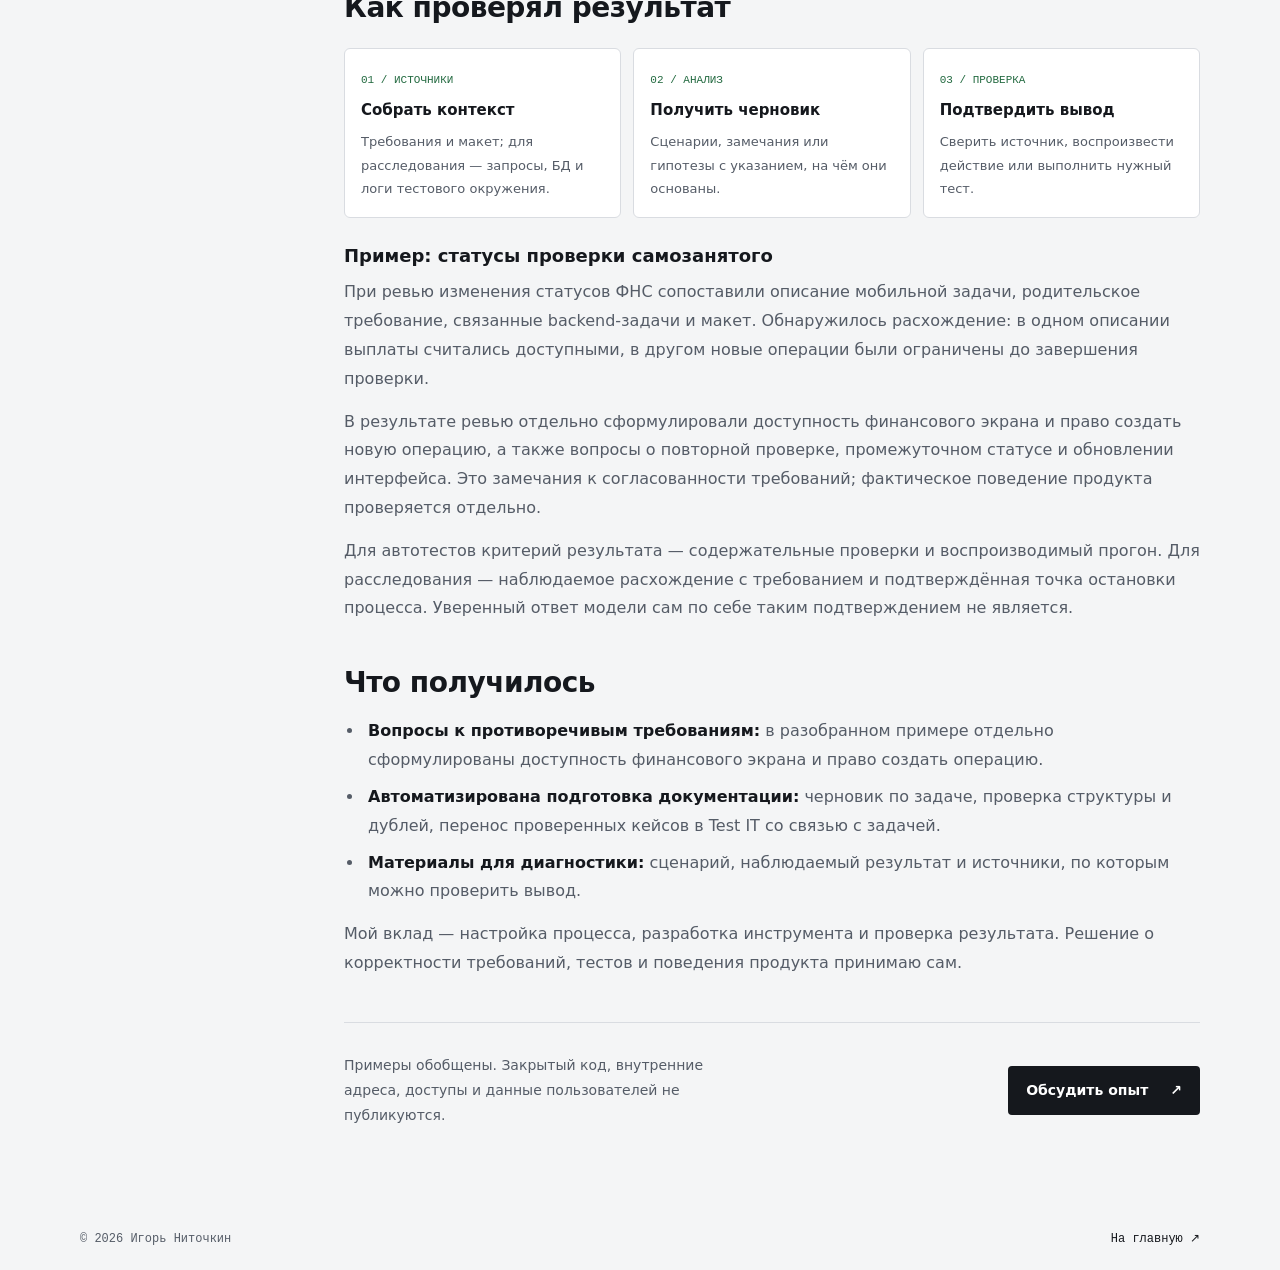
==== commit a4ac3d2a: "Переверстал сайт: кейсы в формате тест-кейса, сводка результатов, строгая типографика" ====
--- a/cases/ai-in-qa.html
+++ b/cases/ai-in-qa.html
@@ -9,7 +9,7 @@
   <meta property="og:type" content="article">
   <link rel="canonical" href="https://igornitqa.github.io/cases/ai-in-qa.html">
   <link rel="icon" href="../mark.svg" type="image/svg+xml">
-  <link rel="stylesheet" href="../styles.css"><script src="../script.js" defer></script>
+  <link rel="stylesheet" href="../styles.css?v=20260926-3"><script src="../script.js" defer></script>
   <title>AI в QA: от требований к проверкам · Игорь Ниточкин</title>
 </head>
 <body class="case-page">
--- a/styles.css
+++ b/styles.css
@@ -1,200 +1,240 @@
-:root{--paper:#f6f5f0;--ink:#172c2c;--muted:#596965;--line:#d8ddd4;--accent:#287465;--mint:#b4e0bf;--soft:#e8ece3}
+:root{
+  --bg:#f4f5f6;--surface:#fff;--ink:#15181d;--muted:#555c67;--line:#d9dce1;
+  --pass:#236a40;--pass-soft:#e2f0e7;
+  --dark:#15181d;--dark-2:#1c2027;--dark-line:#2f353e;--dark-muted:#a7aeb8;--pass-on-dark:#6fcf8f;
+  --sans:"Segoe UI Variable Text","Segoe UI",system-ui,-apple-system,Roboto,Arial,sans-serif;
+  --mono:ui-monospace,"Cascadia Mono","Cascadia Code",Consolas,"SFMono-Regular",Menlo,monospace;
+}
 *{box-sizing:border-box}
-html{scroll-behavior:smooth;scroll-padding-top:110px}
-body{margin:0;background:var(--paper);color:var(--ink);font-family:"Segoe UI",Arial,sans-serif;font-size:16px;line-height:1.65;-webkit-font-smoothing:antialiased}
-h1,h2,h3,p,figure,dl,dd{margin:0}
+html{scroll-behavior:smooth;scroll-padding-top:96px}
+body{margin:0;background:var(--bg);color:var(--ink);font-family:var(--sans);font-size:16px;line-height:1.6;-webkit-font-smoothing:antialiased}
+h1,h2,h3,p,figure,dl,dd,ol{margin:0}
 a{color:inherit;text-decoration:none}
 button{font:inherit;color:inherit}
 button,a{-webkit-tap-highlight-color:transparent}
-a:focus-visible,button:focus-visible{outline:3px solid var(--accent);outline-offset:6px}
+a:focus-visible,button:focus-visible{outline:2px solid var(--pass);outline-offset:4px}
 img{max-width:100%;display:block}
-::selection{background:var(--mint);color:var(--ink)}
-.wrap{width:min(1160px,calc(100% - 96px));margin-inline:auto}
+::selection{background:var(--pass-soft);color:var(--ink)}
+.wrap{width:min(1120px,calc(100% - 96px));margin-inline:auto}
 .visually-hidden{position:absolute;width:1px;height:1px;padding:0;margin:-1px;overflow:hidden;clip:rect(0,0,0,0);white-space:nowrap;border:0}
-.skip-link{position:fixed;top:-100px;left:20px;padding:10px 20px;background:var(--ink);color:white;z-index:100}
+.skip-link{position:fixed;top:-100px;left:20px;padding:10px 20px;background:var(--ink);color:#fff;z-index:100}
 .skip-link:focus{top:12px}
-.site-header{position:sticky;top:0;background:rgba(246,245,240,.96);border-bottom:1px solid var(--line);z-index:20}
-.header-inner{height:84px;display:flex;align-items:center;justify-content:space-between;gap:24px}
-.brand{display:flex;align-items:center;gap:14px;flex-shrink:0}
-.brand-mark{font-family:Georgia,serif;font-weight:bold;font-size:37px;letter-spacing:-3px;line-height:1}
-.brand>span:last-child{font-size:10px;letter-spacing:1.5px;font-weight:650;padding-top:5px}
-nav{display:flex;align-items:center;gap:27px;font-size:13px}
-nav a:hover,.text-link:hover,.contact-secondary a:hover{color:var(--accent)}
-nav .nav-download{border:1px solid var(--ink);border-radius:4px;padding:9px 14px;margin-left:8px}
+
+/* Шапка */
+.site-header{position:sticky;top:0;background:rgba(244,245,246,.95);border-bottom:1px solid var(--line);z-index:20;backdrop-filter:blur(6px)}
+.header-inner{height:68px;display:flex;align-items:center;justify-content:space-between;gap:24px}
+.brand{display:flex;align-items:baseline;gap:12px;flex-shrink:0}
+.brand-mark{font-family:var(--mono);font-weight:700;font-size:22px;letter-spacing:-1px}
+.brand>span:last-child{font-family:var(--mono);font-size:11px;color:var(--muted)}
+nav{display:flex;align-items:center;gap:26px;font-size:14px}
+nav a:hover,.text-link:hover,.contact-secondary a:hover{color:var(--pass)}
+nav .nav-download{border:1px solid var(--ink);border-radius:4px;padding:7px 12px;margin-left:6px;font-size:13px}
+nav .nav-download:hover{border-color:var(--pass)}
 .menu-toggle{display:none}
 .menu-toggle[aria-expanded="true"] span{transform:rotate(45deg)}
-.eyebrow{font-size:11px;font-weight:650;letter-spacing:1.9px;display:flex;align-items:center;gap:10px}
-.status-dot{width:7px;height:7px;border-radius:50%;background:var(--accent);box-shadow:0 0 0 4px #dce9dc;flex-shrink:0}
-.hero{display:grid;grid-template-columns:1.3fr .85fr;gap:70px;align-items:center;padding-block:75px 70px}
-.hero h1{font-family:Georgia,"Times New Roman",serif;font-size:clamp(75px,7.5vw,106px);font-weight:400;line-height:.96;letter-spacing:-4.5px;margin:30px 0 24px}
-.name-dot{color:var(--accent)}
-.hero-statement{font-size:26px;line-height:1.25;font-weight:550;letter-spacing:-.5px}
-.hero-description{font-size:15px;line-height:1.8;color:var(--muted);max-width:450px;margin-top:18px}
-.hero-actions{display:flex;align-items:center;gap:28px;margin-top:30px;font-size:13px}
-.button{display:inline-flex;align-items:center;justify-content:space-between;gap:32px;background:var(--ink);color:white;padding:14px 20px;border-radius:4px;font-size:13px;font-weight:550;transition:background .18s}
-.button:hover{background:var(--accent)}
-.text-link{font-weight:550}
-.text-link span{margin-left:8px}
-.hero-portrait{width:100%;max-width:345px;margin-left:auto;padding-top:8px}
-.portrait-frame{position:relative;background:#d5dacb;border-top-left-radius:115px;border-top-right-radius:5px;border-bottom-left-radius:5px;border-bottom-right-radius:5px;overflow:hidden}
-.portrait-frame img{width:100%;height:452px;object-fit:cover;object-position:center}
-.portrait-tag{position:absolute;left:18px;bottom:18px;background:var(--paper);padding:8px 12px;border-radius:3px;font-size:11px;letter-spacing:.4px}
-.hero-portrait figcaption{display:flex;justify-content:space-between;gap:12px;color:var(--muted);font-size:11px;margin-top:14px}
-.facts{display:grid;grid-template-columns:repeat(3,1fr);border-top:1px solid var(--line);border-bottom:1px solid var(--line);padding-block:28px}
-.facts>div{padding-inline:30px;border-left:1px solid var(--line)}
-.facts>div:first-child{border:0;padding-left:0}
-.facts strong{font-size:32px;letter-spacing:-.8px;line-height:1.15;font-weight:500;white-space:nowrap}
-.facts strong span{font-size:13px;letter-spacing:0;font-weight:400}
-.facts p{font-size:12px;color:var(--muted);margin-top:8px}
-.section{padding-block:100px}
-.section-heading{display:grid;grid-template-columns:1fr 2fr;gap:45px;align-items:start;margin-bottom:50px}
-.section-heading .eyebrow{padding-top:10px}
-h2{font-size:43px;line-height:1.16;letter-spacing:-1.5px;font-weight:500}
-.experience-layout{display:grid;grid-template-columns:1fr 2fr;gap:45px}
-.company h3{font-size:39px;letter-spacing:-1.4px;font-weight:600}
-.company .role{font-size:18px;font-weight:550;margin:8px 0 5px}
-.company>p{font-size:12px;color:var(--muted)}
-.company .company-description{font-size:14px;max-width:275px;margin:22px 0 24px;line-height:1.75}
-.small-label{font-size:10px;letter-spacing:1.25px}
-.achievement-list article{display:flex;gap:24px;border-top:1px solid var(--line);padding:22px 0}
+
+/* Общие элементы */
+.status{display:inline-flex;align-items:center;gap:9px;font-family:var(--mono);font-size:12px;color:var(--pass);background:var(--pass-soft);border-radius:3px;padding:5px 10px}
+.status-dot{width:7px;height:7px;border-radius:50%;background:var(--pass);flex-shrink:0}
+.section{padding-block:88px}
+.section-head{display:flex;justify-content:space-between;align-items:baseline;gap:24px;border-bottom:1px solid var(--line);padding-bottom:18px;margin-bottom:40px}
+.section-head p{font-family:var(--mono);font-size:12px;color:var(--muted);text-align:right}
+h2{font-size:34px;line-height:1.15;letter-spacing:-.8px;font-weight:650}
+
+/* Первый экран */
+.hero{display:grid;grid-template-columns:1.35fr .8fr;gap:72px;align-items:center;padding-block:72px 64px}
+.hero h1{font-size:clamp(52px,6vw,80px);font-weight:700;line-height:1;letter-spacing:-2.5px;margin:26px 0 14px}
+.hero-role{font-family:var(--mono);font-size:14px;color:var(--muted)}
+.hero-statement{font-size:24px;line-height:1.35;font-weight:600;letter-spacing:-.4px;max-width:560px;margin-top:30px}
+.hero-description{font-size:16px;line-height:1.75;color:var(--muted);max-width:540px;margin-top:14px}
+.hero-actions{display:flex;align-items:center;gap:28px;margin-top:32px;font-size:14px}
+.button{display:inline-flex;align-items:center;gap:22px;background:var(--ink);color:#fff;padding:13px 18px;border-radius:4px;font-size:14px;font-weight:600;transition:background .18s}
+.button:hover{background:var(--pass)}
+.text-link{font-weight:600}
+.text-link span{margin-left:6px}
+.hero-portrait{width:100%;max-width:340px;margin-left:auto}
+.hero-portrait img{width:100%;height:430px;object-fit:cover;object-position:center;border-radius:6px;background:#dde0e4}
+.hero-portrait figcaption{font-family:var(--mono);font-size:12px;color:var(--muted);margin-top:12px}
+
+/* Сводка результатов */
+.run-summary{background:var(--surface);border:1px solid var(--line);border-radius:6px}
+.run-head{display:flex;justify-content:space-between;align-items:baseline;gap:16px;padding:14px 22px;border-bottom:1px solid var(--line)}
+.run-head h2{font-family:var(--mono);font-size:12px;font-weight:600;letter-spacing:.5px;text-transform:uppercase;color:var(--muted)}
+.run-head span{font-family:var(--mono);font-size:12px;color:var(--muted)}
+.run-rows{display:grid;grid-template-columns:repeat(3,1fr)}
+.run-rows>div{padding:20px 22px 22px;border-left:1px solid var(--line)}
+.run-rows>div:first-child{border-left:0}
+.run-rows dt{font-family:var(--mono);font-size:12px;color:var(--muted)}
+.run-rows strong{display:block;font-family:var(--mono);font-size:26px;font-weight:600;letter-spacing:-.5px;margin-top:6px;white-space:nowrap}
+.run-rows dd>span{display:block;font-size:13px;color:var(--muted);margin-top:8px;line-height:1.5}
+
+/* Опыт */
+.experience-layout{display:grid;grid-template-columns:1fr 2.1fr;gap:48px}
+.company h3{font-size:28px;letter-spacing:-.5px;font-weight:700}
+.company .role{font-size:16px;font-weight:600;margin-top:6px}
+.company .company-description{font-size:14px;color:var(--muted);max-width:300px;margin-top:16px;line-height:1.7}
+.achievement-list article{display:flex;gap:22px;border-top:1px solid var(--line);padding:22px 0}
 .achievement-list article:first-child{padding-top:0;border-top:0}
 .achievement-list article:last-child{padding-bottom:0}
-.item-number{font-size:11px;color:var(--accent);padding-top:4px}
-.achievement-list h3{font-size:19px;font-weight:550;margin-bottom:8px}
-.achievement-list p{font-size:14px;color:var(--muted);max-width:610px}
+.item-number{font-family:var(--mono);font-size:12px;color:var(--pass);padding-top:4px}
+.achievement-list h3{font-size:19px;font-weight:650;margin-bottom:8px;letter-spacing:-.2px}
+.achievement-list p{font-size:15px;color:var(--muted);max-width:640px}
+.achievement-list p a{color:var(--pass);text-decoration:underline;text-underline-offset:3px;text-decoration-thickness:1px}
+.achievement-list p a:hover{color:var(--ink)}
 .achievement-list p+p{margin-top:12px}
-.case-section{padding-block:58px 66px;background:var(--ink);color:var(--paper)}
-.section-topline{display:flex;justify-content:space-between;gap:20px;align-items:center;padding-bottom:34px;border-bottom:1px solid #49615c}
-.case-card{display:grid;grid-template-columns:1.35fr 1fr;gap:62px;padding-top:43px}
-.tags{display:flex;gap:8px;flex-wrap:wrap;margin-bottom:26px}
-.tags span{border:1px solid #536b63;border-radius:3px;padding:3px 10px;font-size:10px}
-.case-copy h3{font-size:36px;line-height:1.25;letter-spacing:-1px;font-weight:500}
-.case-card+.case-card{margin-top:44px;border-top:1px solid #49615c}
-.bot-steps{list-style:none;padding:0;margin:24px 0 0;display:grid;gap:21px}
-.bot-steps li{display:flex;gap:16px;align-items:flex-start}
-.bot-steps li>span{color:var(--mint);font-size:11px;border:1px solid #536b63;border-radius:50%;width:30px;height:30px;display:grid;place-items:center;flex-shrink:0}
-.bot-steps strong{display:block;font-size:17px;font-weight:500;line-height:1.4}
-.bot-steps small{display:block;font-size:11px;line-height:1.6;color:#c0cbc4;margin-top:4px}
-.case-copy>p{color:#c0cbc4;font-size:14px;max-width:420px;margin:22px 0 26px}
-.case-open{font-size:13px;font-weight:550;display:flex;justify-content:space-between;align-items:center;border-top:1px solid #49615c;padding-top:18px;max-width:420px}
-.case-open>span{font-size:24px;transition:transform .18s}
-.case-card:hover .case-open>span{transform:translate(3px,-3px)}
-.case-visual{border-left:1px solid #49615c;align-self:center;padding:10px 0 12px 42px}
-.case-visual>.small-label{color:#c0cbc4}
-.case-numbers{display:flex;gap:16px;align-items:center;font-family:Georgia,serif;font-size:90px;line-height:1.2;margin-block:20px}
-.case-numbers>span:first-child{color:#899c93}
-.case-numbers .metric-arrow{font-family:"Segoe UI",sans-serif;font-size:30px;color:#899c93}
-.case-numbers strong{font-weight:400;color:var(--mint)}
-.coverage-bar{height:26px;display:flex;gap:4px;margin:12px 0 20px}
-.coverage-bar>span:first-child{width:39.4%;background:#526b5f;border-radius:2px}
-.coverage-bar>span:last-child{flex:1;background:var(--mint);border-radius:2px}
-.bar-legend{display:flex;flex-direction:column;gap:8px;font-size:11px;color:#dce4dd}
-.bar-legend span{display:flex;gap:9px;align-items:center}
-.bar-legend i{width:8px;height:8px;border-radius:1px}
-.legend-old{background:#526b5f}.legend-new{background:var(--mint)}
-.metric-note{font-size:11px;line-height:1.6;color:#b8c7bc;margin-top:20px}
-.approach-grid{display:grid;grid-template-columns:repeat(3,1fr);gap:34px}
-.approach-grid article{border-top:1px solid var(--line);padding-top:22px}
-.approach-index{font-size:11px;color:var(--accent)}
-.approach-grid h3{font-size:21px;font-weight:500;letter-spacing:-.3px;margin:20px 0 13px}
-.approach-grid p{font-size:14px;color:var(--muted)}
-.stack-section{display:grid;grid-template-columns:1fr 2fr;gap:45px;margin-top:75px}
-.stack-section>h3{font-size:16px;font-weight:550;padding-top:19px}
-.stack-list>div{display:grid;grid-template-columns:150px 1fr;gap:20px;border-top:1px solid var(--line);padding:18px 0}
-.stack-list dt{font-size:12px;color:var(--muted)}
-.stack-list dd{font-size:14px;font-weight:550}
-.stack-list dd span{display:block;font-size:12px;font-weight:400;color:var(--muted);margin-top:5px}
-.contact-section{background:var(--soft);padding-block:74px}
-.contact{display:grid;grid-template-columns:1.1fr 1fr;gap:80px;align-items:center}
-.contact h2{font-size:50px;margin-top:22px}
-.contact-description{font-size:14px;color:var(--muted);max-width:405px;margin-top:22px}
-.contact-primary{display:flex;justify-content:space-between;gap:15px;align-items:center;border-bottom:1px solid #b6c5b8;padding:0 0 20px;font-size:32px;font-weight:500;letter-spacing:-1px}
-.contact-primary small{display:block;font-size:10px;letter-spacing:1.5px;font-weight:400;margin-bottom:12px}
-.email-row{display:flex;align-items:center;justify-content:space-between;gap:10px;margin-top:20px;font-size:14px}
-.copy-email{background:none;border:1px solid #b6c5b8;border-radius:3px;padding:5px 8px;cursor:pointer;font-size:10px}
-.copy-email:hover{background:#d5e0d0}
-.copy-status{font-size:11px;color:var(--accent);min-height:18px;margin-top:5px}
-.contact-secondary{display:flex;gap:20px;flex-wrap:wrap;font-size:11px;margin-top:12px}
-.site-footer{display:flex;justify-content:space-between;gap:20px;padding-block:24px;font-size:10px;color:var(--muted)}
+
+/* Кейсы */
+.case-section{padding-block:80px;background:var(--dark);color:#eef0f3}
+.case-section .section-head{border-color:var(--dark-line)}
+.case-section .section-head p{color:var(--dark-muted);max-width:420px}
+.case-card{display:grid;grid-template-columns:1fr 1.1fr;gap:56px;padding-block:40px;border-top:1px solid var(--dark-line)}
+.case-card>*{min-width:0}
+.case-card:first-of-type{border-top:0;padding-top:4px}
+.tags{display:flex;gap:6px;flex-wrap:wrap;margin-bottom:20px}
+.tags span{font-family:var(--mono);border:1px solid var(--dark-line);border-radius:3px;padding:2px 8px;font-size:12px;color:var(--dark-muted)}
+.case-copy h3{font-size:28px;line-height:1.25;letter-spacing:-.6px;font-weight:650;max-width:440px}
+.case-copy>p{color:var(--dark-muted);font-size:15px;max-width:440px;margin:16px 0 22px}
+.case-open{font-size:14px;font-weight:600;display:inline-flex;gap:10px;align-items:center;color:var(--pass-on-dark)}
+.case-open>span{transition:transform .18s}
+.case-card:hover .case-open>span{transform:translateX(4px)}
+.case-card:hover h3{text-decoration:underline;text-underline-offset:5px;text-decoration-thickness:1px}
+.tc{border:1px solid var(--dark-line);border-radius:6px;background:var(--dark-2)}
+.tc>div{display:grid;grid-template-columns:132px 1fr;gap:16px;padding:12px 16px;border-top:1px solid var(--dark-line)}
+.tc>div:first-child{border-top:0}
+.tc dt{font-family:var(--mono);font-size:12px;color:var(--dark-muted);padding-top:1px}
+.tc dd{font-size:14px;line-height:1.5}
+.tc>div:last-child dt{color:var(--pass-on-dark)}
+.snippet{margin-top:14px}
+.snippet pre{margin:0;overflow-x:auto;background:#0f1216;border:1px solid var(--dark-line);border-radius:6px;padding:14px 16px;font-family:var(--mono);font-size:12.5px;line-height:1.65;color:#d7dbe0}
+.snippet .kw{color:#8fb8ff}.snippet .num{color:var(--pass-on-dark)}
+.snippet figcaption{font-family:var(--mono);font-size:11px;color:var(--dark-muted);margin-top:8px}
+
+/* Подход */
+.approach-grid{display:grid;grid-template-columns:repeat(3,1fr);gap:32px}
+.approach-grid article{border-top:2px solid var(--ink);padding-top:18px}
+.approach-index{font-family:var(--mono);font-size:12px;color:var(--pass)}
+.approach-grid h3{font-size:20px;font-weight:650;letter-spacing:-.3px;margin:12px 0 10px}
+.approach-grid p{font-size:15px;color:var(--muted)}
+.chain{list-style:none;padding:0;margin-top:14px;display:flex;flex-wrap:wrap;gap:4px 0;font-family:var(--mono);font-size:13px;color:var(--ink)}
+.chain li+li::before{content:"→";margin:0 8px;color:var(--pass)}
+.stack-section{display:grid;grid-template-columns:1fr 2.1fr;gap:48px;margin-top:72px}
+.stack-section>h3{font-size:20px;font-weight:650;padding-top:16px}
+.stack-list>div{display:grid;grid-template-columns:170px 1fr;gap:20px;border-top:1px solid var(--line);padding:16px 0}
+.stack-list dt{font-family:var(--mono);font-size:12px;color:var(--muted);padding-top:2px}
+.stack-list dd{font-size:15px;font-weight:600}
+.stack-list dd span{display:block;font-size:13px;font-weight:400;color:var(--muted);margin-top:4px}
+
+/* Контакты */
+.contact-section{background:var(--surface);border-top:1px solid var(--line);padding-block:72px}
+.contact{display:grid;grid-template-columns:1.1fr 1fr;gap:72px;align-items:center}
+.contact h2{font-size:44px;margin-top:20px}
+.contact-description{font-size:15px;color:var(--muted);max-width:430px;margin-top:16px}
+.contact-primary{display:flex;justify-content:space-between;gap:15px;align-items:center;border-bottom:1px solid var(--line);padding:0 0 18px;font-size:30px;font-weight:650;letter-spacing:-.6px}
+.contact-primary:hover{color:var(--pass)}
+.contact-primary small{display:block;font-family:var(--mono);font-size:12px;letter-spacing:0;font-weight:400;color:var(--muted);margin-bottom:8px}
+.email-row{display:flex;align-items:center;justify-content:space-between;gap:10px;margin-top:18px;font-size:15px}
+.copy-email{background:none;border:1px solid var(--line);border-radius:3px;padding:5px 10px;cursor:pointer;font-family:var(--mono);font-size:12px}
+.copy-email:hover{border-color:var(--pass);color:var(--pass)}
+.copy-status{font-family:var(--mono);font-size:12px;color:var(--pass);min-height:18px;margin-top:6px}
+.contact-secondary{display:flex;gap:20px;flex-wrap:wrap;font-size:13px;margin-top:10px}
+
+/* Подвал */
+.site-footer{display:flex;justify-content:space-between;align-items:center;gap:20px;padding-block:22px;font-family:var(--mono);font-size:12px;color:var(--muted)}
 .site-footer>a{color:var(--ink)}
-/* Case study */
-.case-page .header-inner{height:78px}
-.case-back{font-size:13px}
-.case-hero{padding:65px 0 50px}
-.breadcrumb{font-size:12px;color:var(--muted);display:inline-block;margin-bottom:38px}
-.case-hero h1{font-family:Georgia,serif;font-size:65px;line-height:1.1;letter-spacing:-2px;font-weight:400;max-width:870px;margin:22px 0}
-.case-lead{font-size:18px;line-height:1.75;color:var(--muted);max-width:760px}
-.case-meta{display:flex;gap:35px;flex-wrap:wrap;font-size:12px;margin-top:30px}
-.case-meta span{display:block;color:var(--muted);font-size:10px;letter-spacing:1px;margin-bottom:4px}
-.case-metrics{display:grid;grid-template-columns:repeat(3,1fr);border-top:1px solid var(--line);border-bottom:1px solid var(--line);padding:24px 0;margin-top:42px}
-.case-metrics>div{border-left:1px solid var(--line);padding-left:30px}
-.case-metrics>div:first-child{padding:0;border:0}
-.case-metrics strong{font-size:48px;font-weight:500;line-height:1.2}
-.case-metrics p{font-size:12px;color:var(--muted);margin-top:6px}
-.accent{color:var(--accent)}
-.article-layout{display:grid;grid-template-columns:210px minmax(0,1fr);gap:65px;padding-bottom:80px}
-.article-toc{position:sticky;top:110px;align-self:start;display:flex;flex-direction:column;gap:10px;font-size:12px;color:var(--muted);padding-top:8px}
-.article-toc a:hover{color:var(--accent)}
-.case-article section{margin-bottom:44px;scroll-margin-top:110px}
+.ci-link{display:inline-flex;align-items:center;gap:10px}
+.ci-link:hover span{color:var(--pass)}
+
+/* Страница кейса */
+.case-page .header-inner{height:68px}
+.case-back{font-size:14px}
+.case-hero{padding:56px 0 44px}
+.breadcrumb{font-family:var(--mono);font-size:12px;color:var(--muted);display:inline-block;margin-bottom:30px}
+.eyebrow{font-family:var(--mono);font-size:12px;color:var(--muted);display:flex;align-items:center;gap:10px}
+.name-dot{color:var(--pass)}
+.case-hero h1{font-size:52px;line-height:1.1;letter-spacing:-1.6px;font-weight:700;max-width:880px;margin:18px 0}
+.case-lead{font-size:18px;line-height:1.7;color:var(--muted);max-width:760px}
+.case-meta{display:flex;gap:36px;flex-wrap:wrap;font-size:14px;margin-top:28px}
+.case-meta span{display:block;font-family:var(--mono);color:var(--muted);font-size:11px;margin-bottom:4px}
+.case-metrics{display:grid;grid-template-columns:repeat(3,1fr);background:var(--surface);border:1px solid var(--line);border-radius:6px;margin-top:36px}
+.case-metrics>div{border-left:1px solid var(--line);padding:18px 22px}
+.case-metrics>div:first-child{border:0}
+.case-metrics strong{font-family:var(--mono);font-size:36px;font-weight:600;line-height:1.2}
+.case-metrics p{font-size:13px;color:var(--muted);margin-top:6px}
+.accent{color:var(--pass)}
+.article-layout{display:grid;grid-template-columns:200px minmax(0,1fr);gap:64px;padding-bottom:80px}
+.article-toc{position:sticky;top:100px;align-self:start;display:flex;flex-direction:column;gap:10px;font-family:var(--mono);font-size:12px;color:var(--muted);padding-top:8px}
+.article-toc a:hover{color:var(--pass)}
+.case-article section{margin-bottom:44px;scroll-margin-top:100px}
 .case-article section:last-child{margin-bottom:0}
-.case-article h2{font-size:29px;letter-spacing:-.6px;margin-bottom:20px}
-.case-article h3{font-size:18px;font-weight:550;margin:25px 0 9px}
-.case-article p,.case-article li{font-size:15px;line-height:1.85;color:var(--muted)}
+.case-article h2{font-size:28px;letter-spacing:-.5px;margin-bottom:18px}
+.case-article h3{font-size:18px;font-weight:650;margin:24px 0 8px}
+.case-article p,.case-article li{font-size:16px;line-height:1.8;color:var(--muted)}
 .case-article p+p{margin-top:14px}
 .case-article ul{padding-left:20px;margin:14px 0}
 .case-article li{padding-left:4px;margin:8px 0}
-.case-article strong{font-weight:600;color:var(--ink)}
-.inline-link{color:var(--accent);text-decoration:underline;text-underline-offset:3px}
-.case-table{width:100%;border-collapse:collapse;font-size:13px;margin:24px 0}
-.case-table th,.case-table td{text-align:left;border-bottom:1px solid var(--line);padding:13px 15px;vertical-align:top}
-.case-table th{background:var(--soft);font-weight:550}
+.case-article strong{font-weight:650;color:var(--ink)}
+.inline-link{color:var(--pass);text-decoration:underline;text-underline-offset:3px}
+.case-table{width:100%;border-collapse:collapse;font-size:14px;margin:24px 0;background:var(--surface)}
+.case-table th,.case-table td{text-align:left;border-bottom:1px solid var(--line);padding:12px 14px;vertical-align:top}
+.case-table th{background:#eceef1;font-family:var(--mono);font-size:12px;font-weight:600}
 .case-table td{color:var(--muted)}
-.case-table th:first-child,.case-table td:first-child{padding-left:12px;width:23%}
+.case-table th:first-child,.case-table td:first-child{width:23%}
 .case-table th:last-child,.case-table td:last-child{width:13%;text-align:right}
-.case-table tfoot td{color:var(--ink);font-weight:600}
-.test-flow{display:grid;grid-template-columns:repeat(3,1fr);gap:12px;margin:25px 0}
-.test-flow>div{border:1px solid var(--line);border-radius:4px;padding:17px}
-.test-flow small{font-size:10px;color:var(--accent);letter-spacing:1px}
-.test-flow strong{display:block;font-size:14px;margin:8px 0}
-.test-flow p{font-size:12px}
-.case-note{border-left:3px solid var(--accent);background:var(--soft);padding:18px 22px;margin-top:24px}
-.case-note p{font-size:13px}
-.case-end{border-top:1px solid var(--line);padding-top:32px;margin-top:44px;display:flex;justify-content:space-between;gap:20px;align-items:center}
-.case-end p{font-size:12px;max-width:330px}
-@media(min-width:1450px){.hero{padding-block:85px}.hero h1{font-size:112px}}
+.case-table tfoot td{color:var(--ink);font-weight:650}
+.test-flow{display:grid;grid-template-columns:repeat(3,1fr);gap:12px;margin:24px 0}
+.test-flow>div{border:1px solid var(--line);background:var(--surface);border-radius:6px;padding:16px}
+.test-flow small{font-family:var(--mono);font-size:11px;color:var(--pass)}
+.test-flow strong{display:block;font-size:15px;margin:8px 0}
+.test-flow p{font-size:13px}
+.case-note{border-left:3px solid var(--pass);background:var(--pass-soft);padding:16px 20px;margin-top:24px;border-radius:0 4px 4px 0}
+.case-note p{font-size:14px;color:var(--ink)}
+.case-end{border-top:1px solid var(--line);padding-top:30px;margin-top:44px;display:flex;justify-content:space-between;gap:20px;align-items:center}
+.case-end p{font-size:14px;max-width:360px}
+/* устаревшие элементы страниц кейсов */
+.case-numbers{display:flex;gap:14px;align-items:center;font-family:var(--mono);font-size:64px;line-height:1.2;margin-block:18px}
+.case-numbers .metric-arrow{font-size:26px;color:var(--muted)}
+.case-numbers strong{font-weight:600;color:var(--pass)}
+.coverage-bar{height:22px;display:flex;gap:4px;margin:12px 0 18px}
+.coverage-bar>span:first-child{width:39.4%;background:#c3c8cf;border-radius:2px}
+.coverage-bar>span:last-child{flex:1;background:var(--pass);border-radius:2px}
+.bar-legend{display:flex;flex-direction:column;gap:8px;font-family:var(--mono);font-size:12px;color:var(--muted)}
+.bar-legend span{display:flex;gap:9px;align-items:center}
+.bar-legend i{width:8px;height:8px;border-radius:1px}
+.legend-old{background:#c3c8cf}.legend-new{background:var(--pass)}
+.metric-note{font-size:12px;line-height:1.6;color:var(--muted);margin-top:18px}
+.small-label{font-family:var(--mono);font-size:11px;color:var(--muted)}
+
 @media(max-width:1100px){
- .wrap{width:calc(100% - 64px)}nav{gap:18px}.brand>span:last-child{display:none}
- .hero{gap:42px;padding-block:58px}.hero h1{font-size:86px}.hero-statement{font-size:24px}.hero-actions{gap:20px}.hero-portrait{max-width:310px}.portrait-frame img{height:420px}
- .section-heading,.experience-layout,.stack-section{grid-template-columns:1fr 2fr;gap:30px}h2{font-size:38px}
- .case-card{gap:30px;grid-template-columns:1.3fr 1fr}.case-copy h3{font-size:32px}.case-visual{padding-left:28px}.case-numbers{font-size:75px;gap:12px}
- .stack-list>div{grid-template-columns:125px 1fr;gap:15px}.contact{gap:40px}.contact h2{font-size:44px}.contact-primary{font-size:28px}.email-row{font-size:12px}
- .article-layout{grid-template-columns:165px minmax(0,1fr);gap:35px}
+ .wrap{width:calc(100% - 64px)}nav{gap:18px}
+ .hero{gap:44px;padding-block:56px}.hero-portrait{max-width:300px}.hero-portrait img{height:400px}
+ .experience-layout,.stack-section{gap:32px}.case-card{gap:32px}.contact{gap:40px}.contact h2{font-size:40px}.contact-primary{font-size:26px}
+ .article-layout{grid-template-columns:160px minmax(0,1fr);gap:36px}
 }
 @media(max-width:800px){
- html{scroll-padding-top:90px}.wrap{width:calc(100% - 48px)}.header-inner{height:70px;position:relative}.brand>span:last-child{display:block}
- nav{gap:18px;font-size:12px}nav .nav-download{display:none}
- .hero{grid-template-columns:1.25fr .85fr;gap:26px;padding-block:48px}.hero h1{font-size:68px;letter-spacing:-3px;margin:26px 0 20px}.hero .eyebrow{font-size:9px;letter-spacing:1.2px}.hero-statement{font-size:21px}.hero-description{font-size:13px}.hero-actions{flex-direction:column;align-items:flex-start;gap:18px}.portrait-frame img{height:345px}.hero-portrait figcaption{flex-direction:column;gap:2px}.portrait-tag{font-size:9px;left:12px;bottom:12px;padding:7px}
- .facts strong{font-size:23px}.facts>div{padding-inline:18px}.facts p{font-size:11px}.facts strong span{font-size:11px}
- .section{padding-block:65px}.section-heading{grid-template-columns:1fr;gap:20px;margin-bottom:35px}h2{font-size:36px}
- .experience-layout{grid-template-columns:1fr 1.8fr;gap:30px}.company h3{font-size:32px}.company .role{font-size:16px}.company-description{font-size:13px!important}.achievement-list article{gap:16px}.achievement-list h3{font-size:17px}.achievement-list p{font-size:13px}
- .case-section{padding-block:40px}.case-copy h3{font-size:27px}.case-card{gap:28px;grid-template-columns:1.2fr 1fr}.case-copy>p{font-size:13px}.case-visual{padding-left:22px}.case-numbers{font-size:60px;gap:8px}.case-numbers .metric-arrow{font-size:23px}.case-visual>.small-label{font-size:8px}.section-topline>.small-label{font-size:8px}
- .approach-grid{gap:22px}.approach-grid h3{font-size:18px}.approach-grid p{font-size:13px}.stack-section{grid-template-columns:1fr;gap:20px;margin-top:48px}.stack-list>div{grid-template-columns:150px 1fr}
- .contact{grid-template-columns:1fr;gap:40px}.contact-section{padding-block:54px}.contact-description{max-width:480px}.contact-links{max-width:520px}.contact-primary{font-size:32px}.email-row{font-size:15px}
- .site-footer{flex-wrap:wrap}.site-footer>p:nth-child(2){display:none}
- .case-hero{padding-top:40px}.case-hero h1{font-size:53px}.case-lead{font-size:16px}.article-layout{grid-template-columns:1fr;gap:30px}.article-toc{position:static;flex-direction:row;flex-wrap:wrap;gap:10px 24px;padding-bottom:20px;border-bottom:1px solid var(--line)}
+ html{scroll-padding-top:80px}.wrap{width:calc(100% - 48px)}.brand>span:last-child{display:none}
+ nav{gap:16px;font-size:13px}nav .nav-download{display:none}
+ .hero{grid-template-columns:1fr .75fr;gap:28px;padding-block:44px}.hero h1{font-size:54px;letter-spacing:-1.8px}.hero-statement{font-size:20px}.hero-description{font-size:15px}.hero-actions{flex-direction:column;align-items:flex-start;gap:16px}.hero-portrait img{height:330px}
+ .run-rows strong{font-size:21px}.run-rows>div{padding:16px}
+ .section{padding-block:64px}h2{font-size:30px}
+ .experience-layout{grid-template-columns:1fr;gap:28px}.company .company-description{max-width:560px}
+ .case-section{padding-block:60px}.case-card{grid-template-columns:1fr;gap:24px}.case-copy h3,.case-copy>p{max-width:none}
+ .approach-grid{grid-template-columns:1fr;gap:28px}.stack-section{grid-template-columns:1fr;gap:16px;margin-top:52px}
+ .contact{grid-template-columns:1fr;gap:36px}.contact-section{padding-block:56px}
+ .site-footer{flex-wrap:wrap}
+ .case-hero h1{font-size:42px}.case-lead{font-size:16px}.article-layout{grid-template-columns:1fr;gap:28px}.article-toc{position:static;flex-direction:row;flex-wrap:wrap;gap:10px 22px;padding-bottom:18px;border-bottom:1px solid var(--line)}
 }
 @media(max-width:540px){
- .wrap{width:calc(100% - 40px)}.header-inner{height:66px}.brand-mark{font-size:34px}.brand>span:last-child{font-size:9px}
- nav{flex-wrap:wrap;gap:10px 20px;padding:12px 0;font-size:12px}.header-inner{flex-wrap:wrap;height:auto;min-height:66px;gap:0}.header-inner>nav{width:100%}
- .js .menu-toggle{display:flex;align-items:center;gap:16px;background:none;border:0;padding:8px 0 8px 16px;font-size:12px;cursor:pointer}.menu-toggle span{font-size:22px;line-height:1}.js #main-nav{display:none}.js #main-nav.is-open{display:flex;padding-bottom:18px}.js #main-nav .nav-download{display:block;border:0;padding:0;margin:0}
- .hero{grid-template-columns:1fr;gap:36px;padding-block:38px}.hero h1{font-size:clamp(57px,17vw,82px);letter-spacing:-3.5px;line-height:1;margin:25px 0 20px}.hero-statement{font-size:25px}.hero-description{font-size:14px;max-width:410px}.hero .eyebrow{font-size:10px;letter-spacing:1.3px}
- .hero-actions{flex-direction:row;align-items:center;gap:19px;font-size:11px}.button{font-size:12px;padding:13px 15px;gap:18px}.hero-actions .text-link{max-width:115px}
- .hero-portrait{max-width:100%;width:100%;padding:0;margin:0}.portrait-frame{border-top-left-radius:80px}.portrait-frame img{width:100%;height:340px;object-position:center 34%}.portrait-tag{left:16px;bottom:16px;padding:8px 12px;font-size:10px}.hero-portrait figcaption{flex-direction:row;font-size:10px}
- .facts{grid-template-columns:1fr;padding-block:0;gap:0}.facts>div{padding:20px 0;border-left:0;border-top:1px solid var(--line)}.facts>div:first-child{padding-top:20px}.facts strong{font-size:28px;letter-spacing:-.7px}.facts strong span{font-size:13px}.facts p{font-size:12px;line-height:1.5;max-width:290px;margin-top:7px}
- .section{padding-block:52px}.eyebrow{font-size:10px;letter-spacing:1.3px}h2{font-size:33px;letter-spacing:-1px}.section-heading{gap:18px;margin-bottom:30px}.experience-layout{grid-template-columns:1fr;gap:28px}.company .company-description{max-width:350px;margin:15px 0}.company .small-label{display:none}.achievement-list article:first-child{border-top:1px solid var(--line);padding-top:22px}.achievement-list p{font-size:14px}
- .section-topline{padding-bottom:24px}.section-topline>.small-label{display:none}.case-card{grid-template-columns:1fr;gap:30px;padding-top:28px}.case-copy h3{font-size:30px}.case-copy>p{font-size:14px}.case-visual{border-left:0;border-top:1px solid #49615c;padding:25px 0 0}.case-visual>.small-label{font-size:10px}.case-numbers{font-size:85px;justify-content:space-between;max-width:300px;margin-block:12px}.case-numbers .metric-arrow{font-size:30px}.bar-legend{flex-direction:row;justify-content:space-between;font-size:10px;gap:12px}.metric-note{margin-top:16px}
- .approach-grid{grid-template-columns:1fr;gap:25px}.approach-grid article{display:grid;grid-template-columns:45px 1fr;gap:0 10px;padding-top:20px}.approach-grid h3{margin:0 0 9px;font-size:19px}.approach-grid p{grid-column:2;font-size:14px}.approach-index{padding-top:6px}.stack-section{margin-top:35px;gap:15px}.stack-list>div{grid-template-columns:1fr;gap:7px}.stack-list dd{font-size:13px}.stack-list dt{font-size:11px}
- .contact-section{padding-block:45px}.contact h2{font-size:39px}.contact-primary{font-size:29px}.email-row{font-size:13px;gap:7px}.copy-email{font-size:9px;padding:5px 6px}.contact-secondary{gap:16px;font-size:10px}
- .case-page .header-inner{height:66px}.case-back{font-size:12px}.case-hero{padding-top:30px;padding-bottom:30px}.breadcrumb{margin-bottom:27px}.case-hero h1{font-size:41px;letter-spacing:-1.3px;margin:20px 0}.case-lead{font-size:15px}.case-meta{gap:20px}.case-metrics{margin-top:30px;padding-block:20px}.case-metrics strong{font-size:39px}.case-metrics>div{padding-left:14px}.case-metrics p{font-size:10px}.article-layout{padding-bottom:50px}.article-toc{font-size:11px;gap:10px 17px}.case-article h2{font-size:26px}.case-article p,.case-article li{font-size:14px}.case-table{font-size:11px}.case-table th,.case-table td{padding:11px 7px}.case-table th:first-child,.case-table td:first-child{padding-left:7px;width:27%}.test-flow{grid-template-columns:1fr}.test-flow>div{padding:14px 17px}.test-flow p{font-size:12px}.case-note{padding:15px 17px}.case-note p{font-size:12px}.case-end{flex-direction:column;align-items:flex-start}
+ .wrap{width:calc(100% - 40px)}.header-inner{flex-wrap:wrap;height:auto;min-height:60px;gap:0}.brand-mark{font-size:20px}
+ nav{flex-wrap:wrap;gap:10px 20px;padding:12px 0;font-size:14px}.header-inner>nav{width:100%}
+ .js .menu-toggle{display:flex;align-items:center;gap:14px;background:none;border:0;padding:8px 0 8px 16px;font-size:14px;cursor:pointer}.menu-toggle span{font-size:22px;line-height:1}.js #main-nav{display:none}.js #main-nav.is-open{display:flex;padding-bottom:16px}.js #main-nav .nav-download{display:block;border:0;padding:0;margin:0}
+ .hero{grid-template-columns:1fr;gap:32px;padding-block:34px}.hero h1{font-size:clamp(42px,12vw,56px);letter-spacing:-1.5px;margin-top:20px}.hero-statement{font-size:20px;margin-top:22px}
+ .hero-actions{flex-direction:row;align-items:center;gap:20px}.hero-portrait{max-width:100%;margin:0}.hero-portrait img{height:340px;object-position:center 32%}
+ .run-head{flex-direction:column;gap:2px;padding:12px 16px}.run-rows{grid-template-columns:1fr}.run-rows>div{border-left:0;border-top:1px solid var(--line);padding:16px}.run-rows>div:first-child{border-top:0}
+ .section{padding-block:52px}h2{font-size:28px}.section-head{flex-direction:column;gap:6px;margin-bottom:28px}.section-head p{text-align:left}
+ .achievement-list article{gap:14px}.achievement-list p{font-size:14px}
+ .case-copy h3{font-size:23px}.tc>div{grid-template-columns:1fr;gap:4px;padding:11px 14px}.snippet pre{font-size:11.5px;padding:12px}
+ .site-footer{flex-direction:column;align-items:flex-start;gap:12px}.ci-link{flex-wrap:wrap}
+ .contact h2{font-size:34px}.contact-primary{font-size:24px}.email-row{font-size:14px}
+ .case-hero{padding:30px 0}.case-hero h1{font-size:34px;letter-spacing:-1px}.case-lead{font-size:15px}.case-metrics{grid-template-columns:1fr}.case-metrics>div{border-left:0;border-top:1px solid var(--line)}.case-metrics>div:first-child{border-top:0}.case-metrics strong{font-size:30px}.article-layout{padding-bottom:50px}.case-article h2{font-size:24px}.case-article p,.case-article li{font-size:15px}.case-table{font-size:12px}.case-table th,.case-table td{padding:10px 7px}.test-flow{grid-template-columns:1fr}.case-numbers{font-size:52px}.case-end{flex-direction:column;align-items:flex-start}
 }
 @media(prefers-reduced-motion:reduce){html{scroll-behavior:auto}*{transition:none!important}}
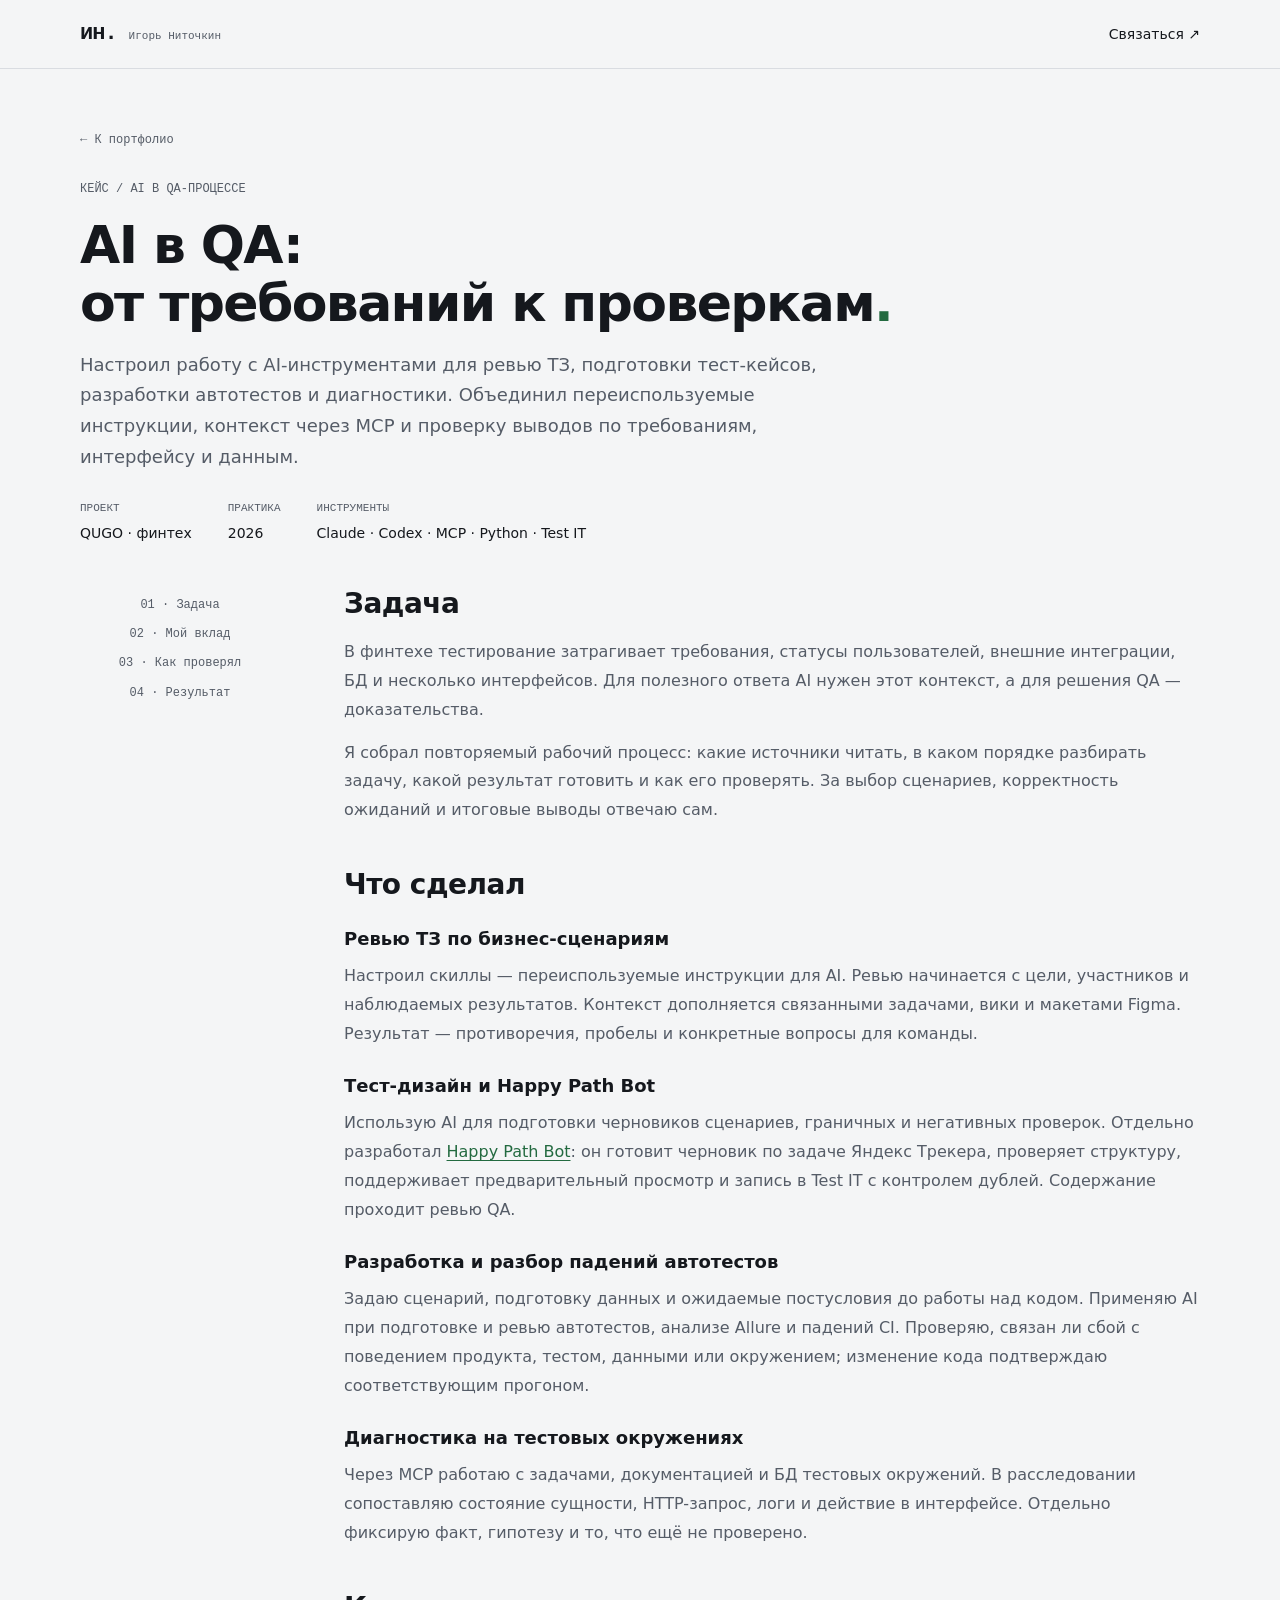
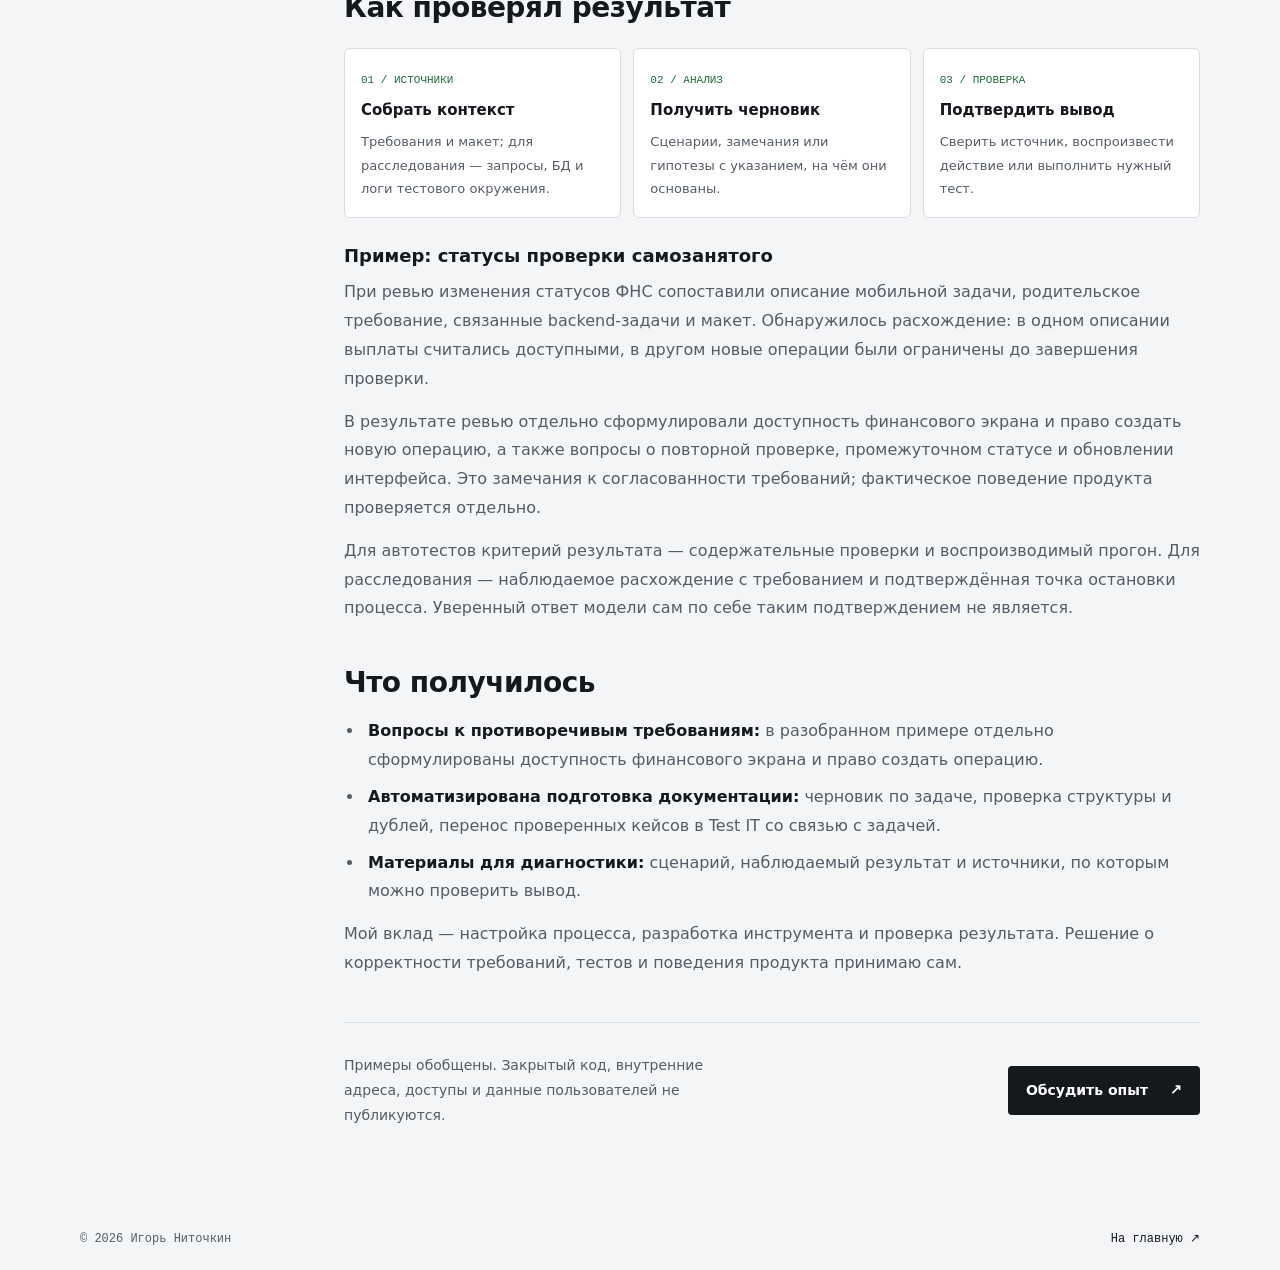
==== commit 52639ba3: "feat: согласовать должность и дополнить резюме Заголовок приведён к QA Engineer (Automation, Python)" ====
--- a/cases/ai-in-qa.html
+++ b/cases/ai-in-qa.html
@@ -9,12 +9,12 @@
   <meta property="og:type" content="article">
   <link rel="canonical" href="https://igornitqa.github.io/cases/ai-in-qa.html">
   <link rel="icon" href="../mark.svg" type="image/svg+xml">
-  <link rel="stylesheet" href="../styles.css?v=20260926-3"><script src="../script.js" defer></script>
+  <link rel="stylesheet" href="../styles.css?v=20261014-1"><script src="../script.js?v=20260926-4" defer></script>
   <title>AI в QA: от требований к проверкам · Игорь Ниточкин</title>
 </head>
 <body class="case-page">
   <a class="skip-link" href="#main">К содержимому</a>
-  <header class="site-header"><div class="wrap header-inner"><a class="brand" href="../index.html" aria-label="Игорь Ниточкин, на главную"><span class="brand-mark">ин.</span><span>QA AUTOMATION</span></a><a class="case-back" href="../index.html#contact">Связаться ↗</a></div></header>
+  <header class="site-header"><div class="wrap header-inner"><a class="brand" href="../index.html" aria-label="Игорь Ниточкин, на главную"><span class="brand-mark"><abbr title="Инициалы: Игорь Ниточкин">ин.</abbr></span><span>Игорь Ниточкин</span></a><a class="case-back" href="../index.html#contact">Связаться ↗</a></div></header>
   <main id="main" class="wrap">
     <section class="case-hero" aria-labelledby="case-title">
       <a class="breadcrumb" href="../index.html#case">← К портфолио</a>
--- a/styles.css
+++ b/styles.css
@@ -25,6 +25,7 @@
 .header-inner{height:68px;display:flex;align-items:center;justify-content:space-between;gap:24px}
 .brand{display:flex;align-items:baseline;gap:12px;flex-shrink:0}
 .brand-mark{font-family:var(--mono);font-weight:700;font-size:22px;letter-spacing:-1px}
+.brand-mark abbr{text-decoration:none}
 .brand>span:last-child{font-family:var(--mono);font-size:11px;color:var(--muted)}
 nav{display:flex;align-items:center;gap:26px;font-size:14px}
 nav a:hover,.text-link:hover,.contact-secondary a:hover{color:var(--pass)}
@@ -47,10 +48,11 @@
 .hero-role{font-family:var(--mono);font-size:14px;color:var(--muted)}
 .hero-statement{font-size:24px;line-height:1.35;font-weight:600;letter-spacing:-.4px;max-width:560px;margin-top:30px}
 .hero-description{font-size:16px;line-height:1.75;color:var(--muted);max-width:540px;margin-top:14px}
-.hero-actions{display:flex;align-items:center;gap:28px;margin-top:32px;font-size:14px}
+.hero-actions{display:flex;align-items:center;flex-wrap:wrap;gap:28px;margin-top:32px;font-size:14px}
 .button{display:inline-flex;align-items:center;gap:22px;background:var(--ink);color:#fff;padding:13px 18px;border-radius:4px;font-size:14px;font-weight:600;transition:background .18s}
 .button:hover{background:var(--pass)}
 .text-link{font-weight:600}
+.text-link span,.button span,.case-open>span{font-family:var(--mono)}
 .text-link span{margin-left:6px}
 .hero-portrait{width:100%;max-width:340px;margin-left:auto}
 .hero-portrait img{width:100%;height:430px;object-fit:cover;object-position:center;border-radius:6px;background:#dde0e4}
@@ -61,6 +63,12 @@
 .run-head{display:flex;justify-content:space-between;align-items:baseline;gap:16px;padding:14px 22px;border-bottom:1px solid var(--line)}
 .run-head h2{font-family:var(--mono);font-size:12px;font-weight:600;letter-spacing:.5px;text-transform:uppercase;color:var(--muted)}
 .run-head span{font-family:var(--mono);font-size:12px;color:var(--muted)}
+.run-head h2{margin-right:auto}
+.run-state{display:inline-flex;align-items:center;gap:10px}
+.run-state b{font-weight:600;color:var(--pass)}
+.run-bar{display:inline-block;width:88px;height:4px;border-radius:2px;background:var(--line);overflow:hidden}
+.run-bar i{display:block;height:100%;width:100%;background:var(--pass);border-radius:2px}
+.tc dt::before{content:"✓";display:inline-block;width:1.4em;color:var(--pass-on-dark)}
 .run-rows{display:grid;grid-template-columns:repeat(3,1fr)}
 .run-rows>div{padding:20px 22px 22px;border-left:1px solid var(--line)}
 .run-rows>div:first-child{border-left:0}
@@ -72,6 +80,7 @@
 .experience-layout{display:grid;grid-template-columns:1fr 2.1fr;gap:48px}
 .company h3{font-size:28px;letter-spacing:-.5px;font-weight:700}
 .company .role{font-size:16px;font-weight:600;margin-top:6px}
+.company .role-history{font-size:14px;color:var(--muted);margin-top:4px}
 .company .company-description{font-size:14px;color:var(--muted);max-width:300px;margin-top:16px;line-height:1.7}
 .achievement-list article{display:flex;gap:22px;border-top:1px solid var(--line);padding:22px 0}
 .achievement-list article:first-child{padding-top:0;border-top:0}
@@ -99,7 +108,7 @@
 .case-card:hover .case-open>span{transform:translateX(4px)}
 .case-card:hover h3{text-decoration:underline;text-underline-offset:5px;text-decoration-thickness:1px}
 .tc{border:1px solid var(--dark-line);border-radius:6px;background:var(--dark-2)}
-.tc>div{display:grid;grid-template-columns:132px 1fr;gap:16px;padding:12px 16px;border-top:1px solid var(--dark-line)}
+.tc>div{display:grid;grid-template-columns:190px 1fr;gap:16px;padding:12px 16px;border-top:1px solid var(--dark-line)}
 .tc>div:first-child{border-top:0}
 .tc dt{font-family:var(--mono);font-size:12px;color:var(--dark-muted);padding-top:1px}
 .tc dd{font-size:14px;line-height:1.5}
@@ -123,6 +132,10 @@
 .stack-list dt{font-family:var(--mono);font-size:12px;color:var(--muted);padding-top:2px}
 .stack-list dd{font-size:15px;font-weight:600}
 .stack-list dd span{display:block;font-size:13px;font-weight:400;color:var(--muted);margin-top:4px}
+.education-list>div{display:grid;grid-template-columns:170px 1fr;gap:20px;border-top:1px solid var(--line);padding:16px 0}
+.education-list dt{font-family:var(--mono);font-size:12px;color:var(--muted);padding-top:4px}
+.education-list dd{font-size:16px;font-weight:600;line-height:1.5}
+.education-earlier{max-width:720px;margin-top:8px;font-size:15px;line-height:1.7;color:var(--muted)}
 
 /* Контакты */
 .contact-section{background:var(--surface);border-top:1px solid var(--line);padding-block:72px}
@@ -211,7 +224,7 @@
  .article-layout{grid-template-columns:160px minmax(0,1fr);gap:36px}
 }
 @media(max-width:800px){
- html{scroll-padding-top:80px}.wrap{width:calc(100% - 48px)}.brand>span:last-child{display:none}
+ html{scroll-padding-top:80px}.wrap{width:calc(100% - 48px)}
  nav{gap:16px;font-size:13px}nav .nav-download{display:none}
  .hero{grid-template-columns:1fr .75fr;gap:28px;padding-block:44px}.hero h1{font-size:54px;letter-spacing:-1.8px}.hero-statement{font-size:20px}.hero-description{font-size:15px}.hero-actions{flex-direction:column;align-items:flex-start;gap:16px}.hero-portrait img{height:330px}
  .run-rows strong{font-size:21px}.run-rows>div{padding:16px}
@@ -228,7 +241,7 @@
  nav{flex-wrap:wrap;gap:10px 20px;padding:12px 0;font-size:14px}.header-inner>nav{width:100%}
  .js .menu-toggle{display:flex;align-items:center;gap:14px;background:none;border:0;padding:8px 0 8px 16px;font-size:14px;cursor:pointer}.menu-toggle span{font-size:22px;line-height:1}.js #main-nav{display:none}.js #main-nav.is-open{display:flex;padding-bottom:16px}.js #main-nav .nav-download{display:block;border:0;padding:0;margin:0}
  .hero{grid-template-columns:1fr;gap:32px;padding-block:34px}.hero h1{font-size:clamp(42px,12vw,56px);letter-spacing:-1.5px;margin-top:20px}.hero-statement{font-size:20px;margin-top:22px}
- .hero-actions{flex-direction:row;align-items:center;gap:20px}.hero-portrait{max-width:100%;margin:0}.hero-portrait img{height:340px;object-position:center 32%}
+ .hero-actions{flex-direction:row;align-items:center;gap:20px;flex-wrap:wrap}.education-list>div{grid-template-columns:1fr;gap:4px}.hero-portrait{max-width:100%;margin:0}.hero-portrait img{height:340px;object-position:center 32%}
  .run-head{flex-direction:column;gap:2px;padding:12px 16px}.run-rows{grid-template-columns:1fr}.run-rows>div{border-left:0;border-top:1px solid var(--line);padding:16px}.run-rows>div:first-child{border-top:0}
  .section{padding-block:52px}h2{font-size:28px}.section-head{flex-direction:column;gap:6px;margin-bottom:28px}.section-head p{text-align:left}
  .achievement-list article{gap:14px}.achievement-list p{font-size:14px}
@@ -237,4 +250,27 @@
  .contact h2{font-size:34px}.contact-primary{font-size:24px}.email-row{font-size:14px}
  .case-hero{padding:30px 0}.case-hero h1{font-size:34px;letter-spacing:-1px}.case-lead{font-size:15px}.case-metrics{grid-template-columns:1fr}.case-metrics>div{border-left:0;border-top:1px solid var(--line)}.case-metrics>div:first-child{border-top:0}.case-metrics strong{font-size:30px}.article-layout{padding-bottom:50px}.case-article h2{font-size:24px}.case-article p,.case-article li{font-size:15px}.case-table{font-size:12px}.case-table th,.case-table td{padding:10px 7px}.test-flow{grid-template-columns:1fr}.case-numbers{font-size:52px}.case-end{flex-direction:column;align-items:flex-start}
 }
+/* Движение: включается классом .motion (script.js), только без prefers-reduced-motion */
+@keyframes pulse{0%{box-shadow:0 0 0 0 rgba(35,106,64,.45)}70%{box-shadow:0 0 0 7px rgba(35,106,64,0)}100%{box-shadow:0 0 0 0 rgba(35,106,64,0)}}
+.motion .status-dot{animation:pulse 2.4s ease-out infinite}
+.motion .run-bar i{width:0;transition:width 1.4s cubic-bezier(.3,.7,.3,1)}
+.motion .run-summary.is-run .run-bar i{width:100%}
+.motion .run-rows>div{opacity:0;transform:translateY(8px);transition:opacity .45s ease,transform .45s ease}
+.motion .run-summary.is-run .run-rows>div{opacity:1;transform:none}
+.motion .run-summary.is-run .run-rows>div:nth-child(1){transition-delay:.35s}
+.motion .run-summary.is-run .run-rows>div:nth-child(2){transition-delay:.75s}
+.motion .run-summary.is-run .run-rows>div:nth-child(3){transition-delay:1.15s}
+.motion .tc dt::before{opacity:0;transform:scale(.4);transition:opacity .3s ease,transform .3s ease}
+.motion .tc>div{transition:background .4s ease}
+.motion .tc.is-run dt::before{opacity:1;transform:none}
+.motion .tc.is-run>div:nth-child(1) dt::before{transition-delay:.15s}
+.motion .tc.is-run>div:nth-child(2) dt::before{transition-delay:.45s}
+.motion .tc.is-run>div:nth-child(3) dt::before{transition-delay:.75s}
+.motion .tc.is-run>div:nth-child(4) dt::before{transition-delay:1.05s}
+.motion .chain li{transition:color .35s ease}
+.motion .chain:not(.is-run) li{color:var(--muted)}
+.motion .chain.is-run li:nth-child(2){transition-delay:.3s}
+.motion .chain.is-run li:nth-child(3){transition-delay:.6s}
+.motion .chain.is-run li:nth-child(4){transition-delay:.9s}
+.motion .chain.is-run li:nth-child(5){transition-delay:1.2s}
 @media(prefers-reduced-motion:reduce){html{scroll-behavior:auto}*{transition:none!important}}
